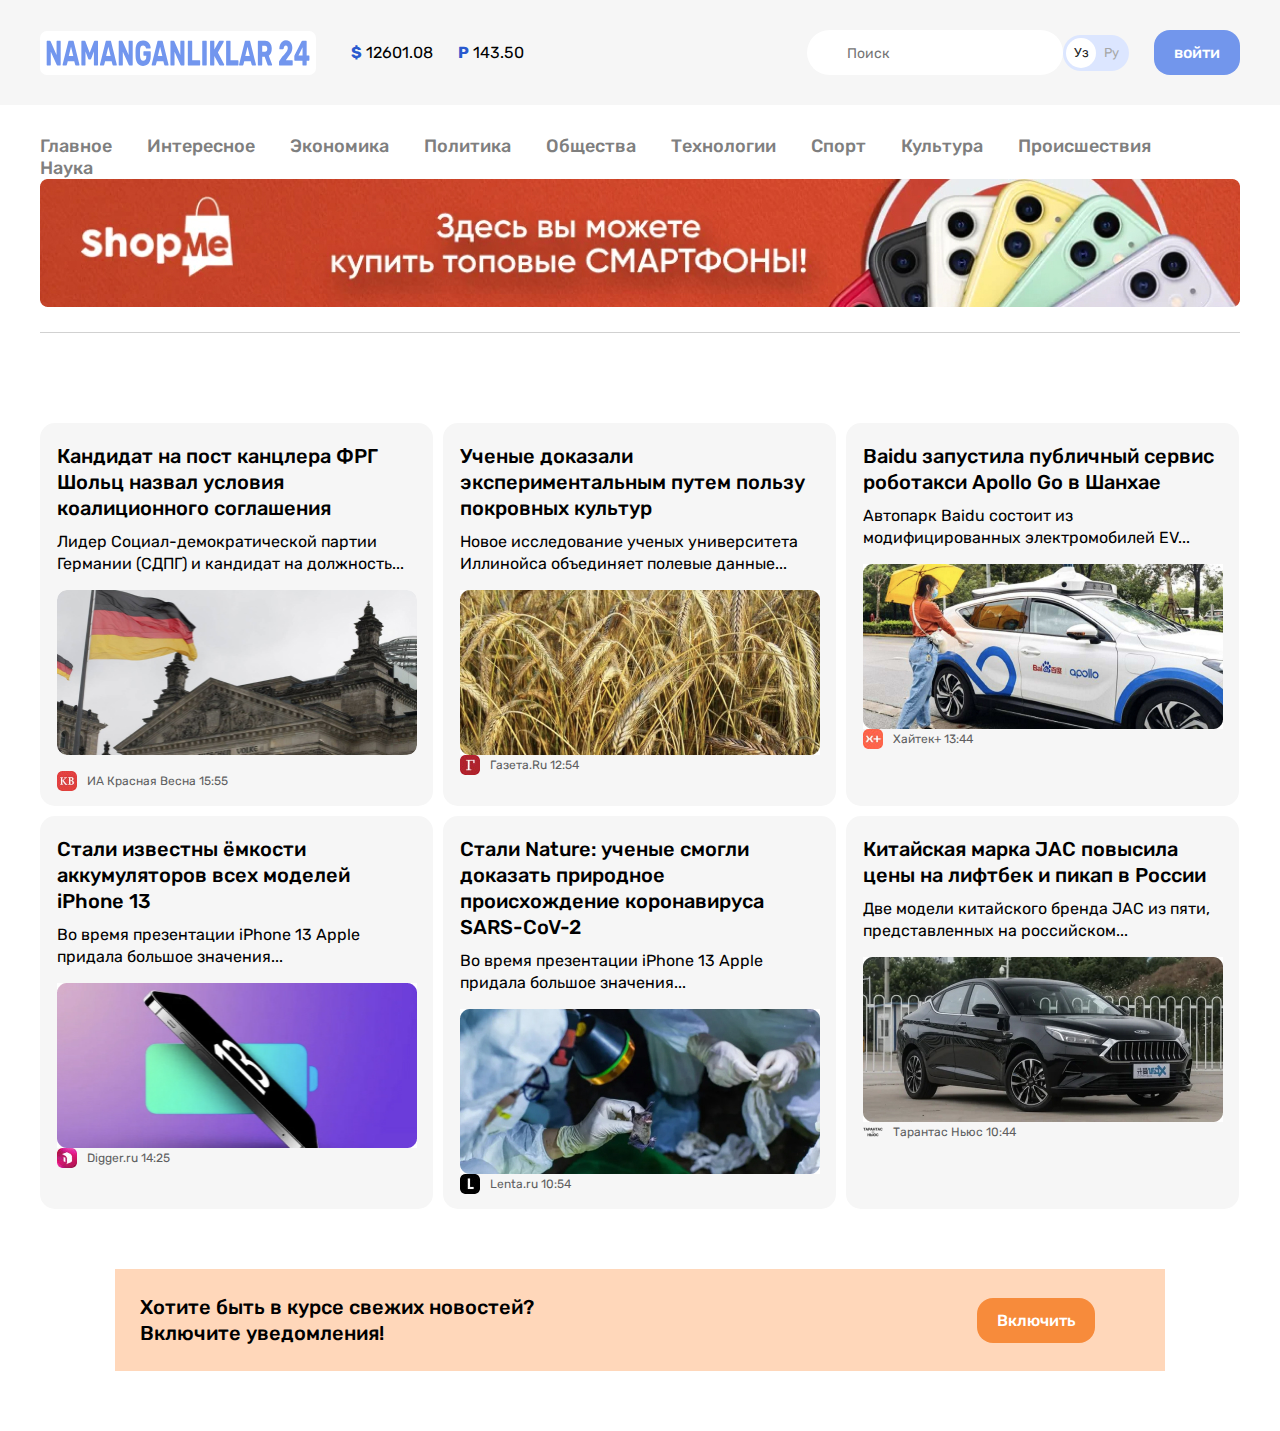
==== index.html @ 004ee080 "add notification-cta" ====
<!DOCTYPE html>
<html lang="en">
<head>
    <meta charset="UTF-8">
    <meta name="viewport" content="width=device-width, initial-scale=1.0">
    <title>Document</title>
    <link rel="preconnect" href="https://fonts.googleapis.com">
    <link rel="preconnect" href="https://fonts.gstatic.com" crossorigin>
    <link href="https://fonts.googleapis.com/css2?family=Rubik:wght@300..900&display=swap" rel="stylesheet">
    <link rel="stylesheet" href="css/normalize.css">
    <link rel="stylesheet" href="css/styles.css">

</head>
<body>
  
    <!-- Header -->
     <header class="site-header">
        <div class="site-header-top">
            <div class="header-container container">
                <a class="site-header-logo" href="#">
                    <img class="logo-img" src="img/logo.svg" srcset="img/logo.svg 1x, logo@2x.png 2x" alt="logo" width="264" height="28">
                </a>
                <!-- Currency-rate -->
                    <ul class="currency-rates">
                        <li class="currency-rate-item">
                        <b class="currency-rate-type">$</b>
                        <span class="currency-rate-value">12601.08</span>
                        </li>
                        <li class="currency-rate-item">
                        <b class="currency-rate-type">P</b>
                        <span class="currency-rate-value">143.50</span>
                        </li>
            
                    </ul>
                    <!-- Global search Form -->
                     <form class="global-search-form" action="https://echo.htmlacademy.ru" method="get">
                        <input class="global-search-input" type="search" name="search" aria-label="Поиск" placeholder="Поиск" required>
                     </form>
                     
                    <!-- Lang Toggle -->
                    <div class="lang-toggle">
                        <a  class="lang-toggle-link lang-toggle-link-active" href="index.html">Уз</a>
                        <a  class="lang-toggle-link" href="index.html/ru">Ру</a>
                    </div>
                    <a class="button button-primary" href="#">войти</a>
                </div>
            </div>
        </header>
        <div class="container">
             <nav class="site-nav">
                <ul class="site-nav-list">
                    <li class="site-nav-item"><a class="site-nav-link" href="#">Главное</a></li>
                    <li class="site-nav-item"><a class="site-nav-link" href="#">Интересное</a></li>
                    <li class="site-nav-item"><a class="site-nav-link" href="#">Экономика</a></li>
                    <li class="site-nav-item"><a class="site-nav-link" href="#">Политика</a></li>
                    <li class="site-nav-item"><a class="site-nav-link" href="#">Общества</a></li>
                    <li class="site-nav-item"><a class="site-nav-link" href="#">Технологии</a></li>
                    <li class="site-nav-item"><a class="site-nav-link" href="#">Спорт</a></li>
                    <li class="site-nav-item"><a class="site-nav-link" href="#">Культура</a></li>
                    <li class="site-nav-item"><a class="site-nav-link" href="#">Происшествия</a></li>
                    <li class="site-nav-item"><a class="site-nav-link" href="#">Наука</a></li>

               <!-- SITE=HEADER-BANNER -->
                <div class="site-header-banner">
                <a class="site-header-banner-link" href="https://olcha.uz" target="_blank">
                <img class="hero-img" src="img/banner.jpg" alt="photo" srcset="img/banner.jpg 1x, img/banner@2x.jpg 2x" width="1200" height="128">
               </a>
            </div>

         </ul>
        </nav>
        </div>
     <!-- Main -->
      <main class="site-hero">
        <div class="container">
          <!-- Top-news -->
        <section class="top-news">
            <!-- <h2>Топ новости</h2> -->
             <!-- NEWS-GRID -->
             <div class="news-grid">
                <!-- NEWS-GRID-ITEM -->
                <article class="news-grid-item article-card">
                    <h3 class="article-card-title">
                    <a class="article-card-link" href="#">Кандидат на пост канцлера ФРГ Шольц назвал условия коалиционного соглашения</a>
                    </h3>
                    <p class="article-card-text">Лидер Социал-демократической партии Германии (СДПГ) и кандидат на должность...</p>
                    <img class="article-card-img" src="img/gerflag.jpg" alt="photo" srcset="img/gerflag.jpg 1x, img/gerflag@2x.jpg 2x" width="360" height="165">
                    <footer class="article-card-footer">
                        <img class="article-card-source-icon" src="img/kvesna.jpg" srcset="img/kvesna.jpg 1x, img/kvesna@2x.jpg 2x" alt="icon" width="20" height="20">
                      <div class="article-card-source-time">
                        <span class="article-card-source">ИА Красная Весна</span>
                        <time datetime="15:55">15:55</time>
                      </div>
                    </footer>
                </article> 
                 <!-- NEWS-GRID-ITEM -->
                 <article class="news-grid-item article-card">
                    <h3 class="article-card-title">
                    <a class="article-card-link" href="#">Ученые доказали экспериментальным путем пользу покровных культур</a>
                    </h3>
                    <p class="article-card-text">Новое исследование ученых университета Иллинойса объединяет полевые данные...</p>
                    <img src="img/wheat.jpg" alt="photo" srcset="img/wheat.jpg 1x, img/wheat@2x.jpg 2x" width="360" height="165">
                    <footer class="article-card-footer">
                        <img class="article-card-source-icon" src="img/gazeta.jpg" srcset="img/gazeta.jpg 1x, img/gazeta@2x.jpg 2x" alt="icon" width="20" height="20">
                      <div class="article-card-source-time">
                        <span class="article-card-source">Газета.Ru</span>
                        <time datetime="12:54">12:54</time>
                      </div>
                    </footer>
                </article> 
                       <!-- NEWS-GRID-ITEM -->
                <article class="news-grid-item article-card">
                   <h3 class="article-card-title">
                   <a class="article-card-link" href="#">Baidu запустила публичный сервис роботакси Apollo Go в Шанхае</a>
                   </h3>
                   <p class="article-card-text">Автопарк Baidu состоит из модифицированных электромобилей EV...</p>
                   <img src="img/gncar.jpg" alt="photo" srcset="img/gncar.jpg 1x, img/gncar@2x.jpg 2x" width="360" height="165">
                   <footer class="article-card-footer">
                       <img class="article-card-source-icon" src="img/hitech+.jpg" srcset="img/hitech+.jpg 1x, img/hitech+@2x.jpg 2x" alt="icon" width="20" height="20">
                     <div class="article-card-source-time">
                       <span class="article-card-source">Хайтек+</span>
                       <time datetime="13:44">13:44</time>
                     </div>
                   </footer>
               </article>
                     <!-- NEWS-GRID-ITEM -->
                     <article class="news-grid-item article-card">
                        <h3 class="article-card-title">
                        <a class="article-card-link" href="#">Стали известны ёмкости аккумуляторов всех моделей iPhone 13</a>
                        </h3>
                        <p class="article-card-text">Во время презентации iPhone 13 Apple придала большое значения...</p>
                        <img src="img/iphone.jpg" alt="photo" srcset="img/iphone.jpg 1x, img/iphone@2x.jpg 2x" width="360" height="165">
                        <footer class="article-card-footer">
                            <img class="article-card-source-icon" src="img/digger.jpg" srcset="img/digger.jpg 1x, img/digger@2x.jpg 2x" alt="icon" width="20" height="20">
                          <div class="article-card-source-time">
                            <span class="article-card-source">Digger.ru</span>
                            <time datetime="14:25">14:25</time>
                          </div>
                        </footer>
                    </article>
                     <!-- NEWS-GRID-ITEM -->
                     <article class="news-grid-item article-card">
                        <h3 class="article-card-title">
                        <a class="article-card-link" href="#">Стали Nature: ученые смогли доказать природное происхождение коронавируса SARS-CoV-2</a>
                        </h3>
                        <p class="article-card-text">Во время презентации iPhone 13 Apple придала большое значения...</p>
                        <img src="img/operation.jpg" alt="photo" srcset="img/operation.jpg 1x, img/operation@2x.jpg 2x" width="360" height="165">
                        <footer class="article-card-footer">
                            <img class="article-card-source-icon" src="img/lenta.jpg" srcset="img/lenta.jpg 1x, img/lenta@2x.jpg 2x" alt="icon" width="20" height="20">
                          <div class="article-card-source-time">
                            <span class="article-card-source">Lenta.ru</span>
                            <time datetime="10:54">10:54</time>
                          </div>
                        </footer>
                    </article>
                    <!-- NEWS-GRID-ITEM -->
                    <article class="news-grid-item article-card">
                        <h3 class="article-card-title">
                        <a class="article-card-link" href="#">Китайская марка JAC повысила цены на лифтбек и пикап в России</a>
                        </h3>
                        <p class="article-card-text">Две модели китайского бренда JAC из пяти, представленных на российском...</p>
                        <img src="img/car.png" alt="photo" srcset="img/car.jpg 1x, img/car@2x.jpg 2x" width="360" height="165">
                        <footer class="article-card-footer">
                            <img class="article-card-source-icon" src="img/tarantas.png" srcset="img/tarantas.png 1x, img/tarantas@2x.png 2x" alt="icon" width="20" height="20">
                          <div class="article-card-source-time">
                            <span class="article-card-source">Тарантас Ньюс</span>
                            <time datetime="10:44">10:44</time>
                          </div>
                        </footer>
                    </article>
            </div>
        </section>
        
             <!-- Notification-cta -->
              <section class="notification-cta">
                <div class="notification-cta-text">Хотите быть в курсе свежих новостей?
                <br>Включите уведомления!
                </div>
                <button class="button button-orange" type="button">Включить</button>
              </section>


        </div>
     </main>


      <!-- Footer -->
    
</body>
</html>
---- css/styles.css ----
*{
    box-sizing: border-box;
}
html{
    height: 100%;
    scroll-behavior: smooth;
}
*:focus{
    outline: 2px #7296EC dashed;
    outline-offset: 3px;
}
body{
    height: 100%;
    display: flex;
    flex-direction: column;
    font-family: "Rubik", "Arial", sans-serif;
    font-weight: 400;
    line-height: 22px;
    font-size: 16px;
    background-color:#fff;
    padding: 0;
    margin: 0;
}
.container{
    width: 100%;
    max-width: 1240px;
    padding-left: 20px;
    padding-right: 20px;
    margin-left: auto;
    margin-right: auto;

}
.button{
    display: inline-block;
    text-align: center;
    text-decoration: none;
    font-weight: 500;
    font-size: 16px;
    border-radius:16px;
    cursor: pointer;
    padding: 13px 20px;
    line-height: normal;
    border: 0;  

}
.button-primary{
    background-color: #7296EC;
    color: #fff;
}
.button:hover{
opacity: 0.8;
}
.button:active{
    opacity: 0.6;
}
.site-header-top{
    background-color: #f6f6f6;
    padding-top: 30px;
    padding-bottom: 30px;
    margin-bottom: 10px;  
}
.button-orange {
    background-color: #F78B3B;
    color: #fff;
}

.site-header-logo{
    background-color: #fff;
    display:flex;
    padding: 8px 6px;
    border-radius: 7px;
    margin-right: 35px;
}
.site-header-logo:hover{
    opacity: 0.8;   
}
.site-header-logo:active{
    opacity: 0.6;
}
.header-container{
display: flex;
align-items: center;
}

/* site-nav */
.site-nav {
    border-bottom: 1px solid #d1d1d1;
    padding-bottom: 20px;
    padding-top: 20px;
    font-size: 18px;
    font-weight: 500;
    line-height: 22px; 
    margin-bottom: 40px; 
}
.site-nav-link:hover{
    color:#7296EC;
}
.site-nav-link:active{
    opacity: 0.6;
}
.site-nav-list {
    display: flex;
    flex-wrap: wrap;
    align-items: center;
    padding: 0;
    margin: 0;
    list-style: none;
}

.site-nav-item:not(:last-child){
    margin-right: 35px;
}

.site-nav-link {
    text-decoration: none;
    display: block;
    color: #7F7F7F;

}
 /* Currency rates */
 .currency-rates{
    display: flex;
    align-items:center;
    list-style: none;
    padding: 0;
    margin: 0;
    margin-right: auto;
}
.currency-rate-item:not(:last-child){
    margin-right: 25px;

}
.currency-rate-type{
 color:#2959CE;
}

/* Global-search-form */
.global-search-input{
    font-size: 14px;
    border: 0;
    line-height: normal;
    padding-top: 15px;
    padding-bottom: 13px;
    border-radius: 60px;
    padding-left: 40px;
    padding-right: 20px;
}

/* Lang Toggle */
.lang-toggle{
    display: flex;
    padding: 3px;
    border-radius: 39px;
    background-color: #DCE6FF;
    margin-right: 25px;
}
.lang-toggle-link{
    font-size: 13px;
    width: 30px;
    height: 30px;
    border-radius:50%;
    text-decoration: none;
    line-height: 30px;
    color: #a6a6a6;
    text-align: center;
}
.lang-toggle-link-active{
    background-color: #fff;
    color: #222;
}
.header-list{
    display: flex;
}
.header-item{
    list-style: none;
}
.main-button{
    text-decoration: none;
}
.hero-content{
    list-style: none;
    width: 392px;
    background-color: rgba(246, 246, 246, 1);
}
.site-hero{
  flex-grow: 1;
  padding-top: 50px;
}

.news-grid {
    display: flex;
    flex-wrap: wrap;
    margin-left: -10px;
    margin-bottom: -10px;
}
.news-grid-item {
    width: 393px;
    margin-left: 10px;
    margin-bottom: 10px;
}
/* .news-grid-item:not(:last-child){
    margin-right: 10px;

} */
.article-card {
    display: flex;
    flex-direction: column;
    background-color: #f6f6f6;
    padding: 20px 17px 15px;
    border-radius: 15px;
}
.article-card-title {
    margin-top: 0;
    margin-bottom: 10px;
    line-height: 26px;
    font-size: 20px;
    font-weight: 500;
}
.article-card-link {
    text-decoration: none;
    color: #000;
    display: inline-block;
}
.article-card-link:hover{
    color: #7296EC;
}
.article-card-link:active{
    opacity: 0.6;
}
.article-card-text {
    margin-top: 0;
    margin-bottom: 15px;
}
.article-card-img {
    width: 360px;
    height: 165px;
    object-fit: cover;
    margin-bottom: 16px;
    border-radius: 10px;
    display: block;
    margin-top: auto; 
}
.article-card-footer {
    display: flex;
    align-items:center;
}
.article-card-source-icon {
    width: 20px;
    height: 20px;
    border-radius: 5px;
    margin-right: 10px;
}
.article-card-source-time {
    line-height: normal;
    font-size: 12px;
    color: #5E5F61;
}

 /* Notification_cta */

.notification-cta {
    display: flex;
    justify-content: space-between;
    align-items: center;
   background-color: #FFD7BA;
    margin: 60px 75px;
    padding: 25px 70px 25px 25px;
}
.notification-cta-text {
    font-size: 20px;
    line-height: 26px;
    font-weight: 500;
    color: #000;
}
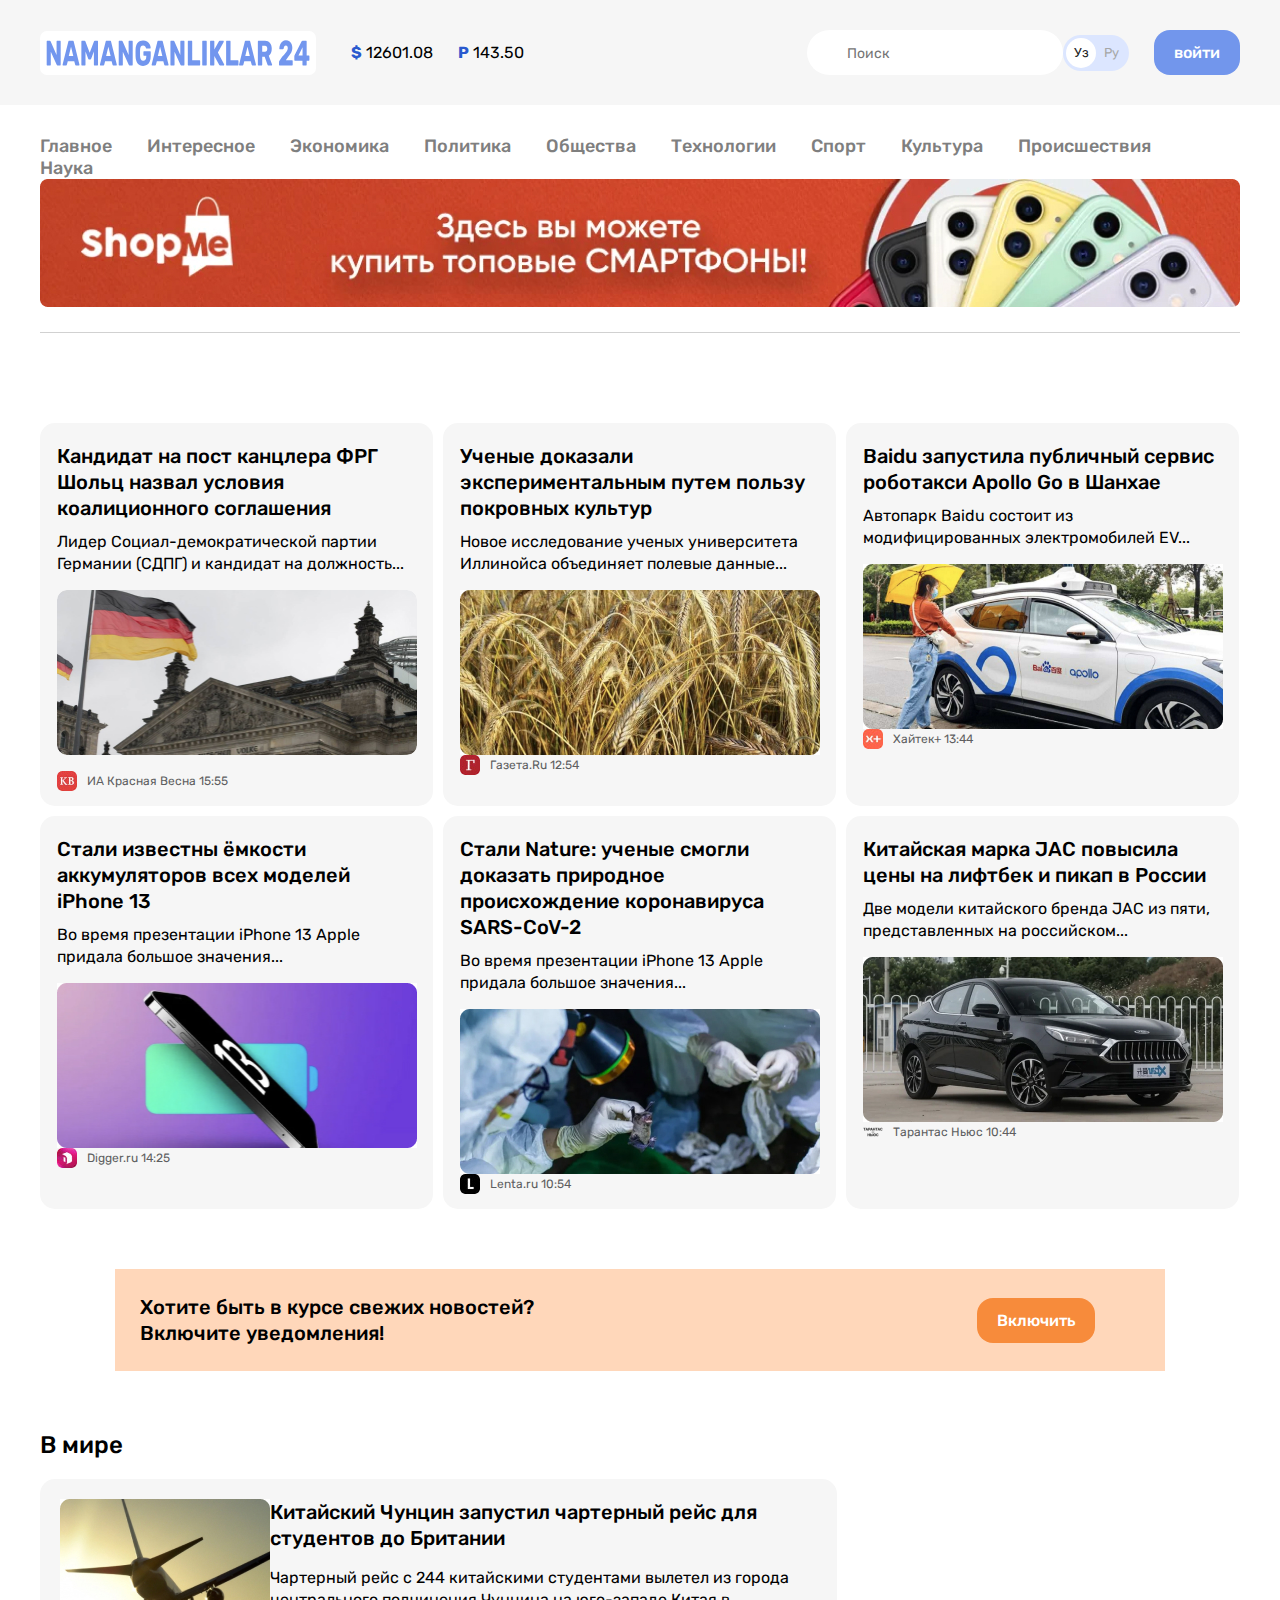
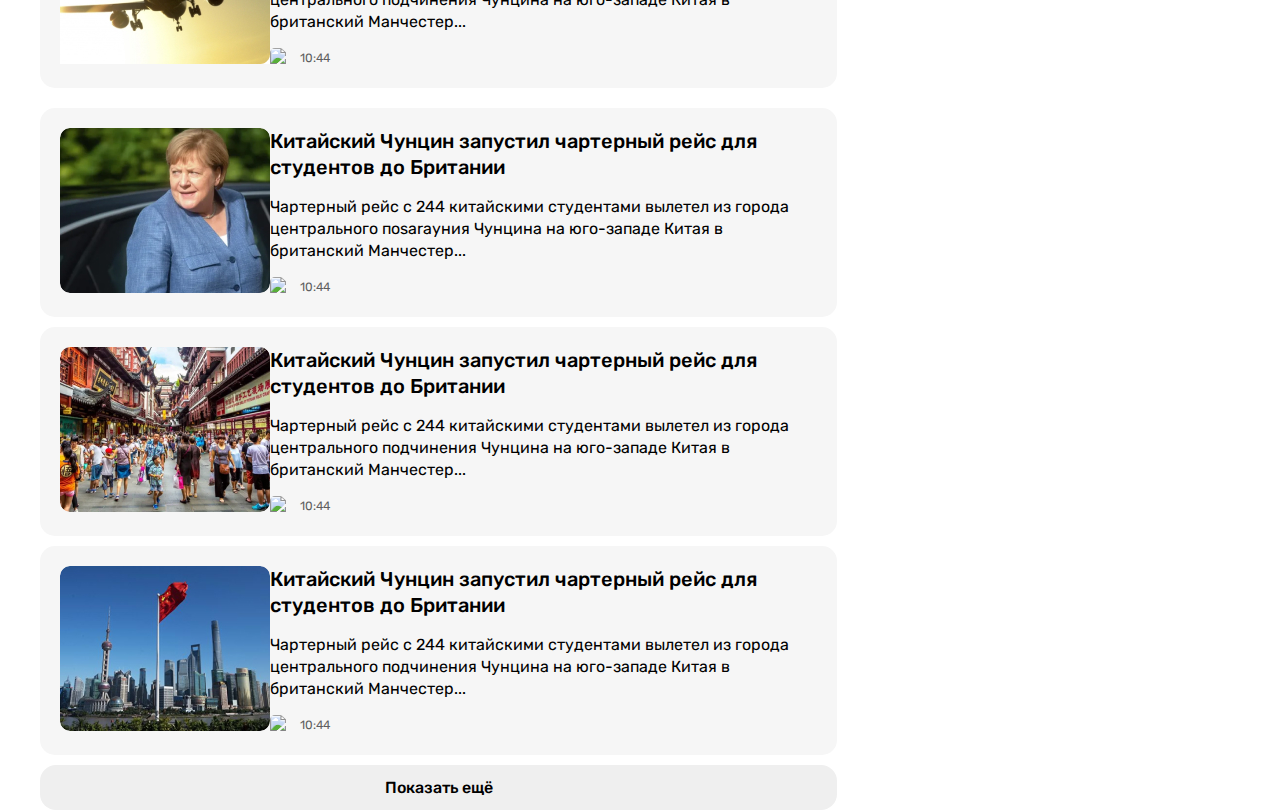
==== commit 69f37aa9: "add global news section" ====
--- a/index.html
+++ b/index.html
@@ -74,7 +74,7 @@
       <main class="site-hero">
         <div class="container">
           <!-- Top-news -->
-        <section class="top-news">
+            <section class="top-news">
             <!-- <h2>Топ новости</h2> -->
              <!-- NEWS-GRID -->
              <div class="news-grid">
@@ -177,10 +177,91 @@
                 <br>Включите уведомления!
                 </div>
                 <button class="button button-orange" type="button">Включить</button>
-              </section>
-
-
-        </div>
+             </section>
+
+              <section class="global-news">
+                <h2 class="global-news-heading">В мире</h2>
+                <!-- News-list -->
+
+                <div class="news-list">
+                  <div class="news-list-item article-card-horizontal">
+                    <img class="article-card-horizontal-source-img" src="img/plane.jpg" srcset="img/plane.jpg 1x, img/plane@2x.jpg" alt="photo" >
+                    <div class="article-card-horizontal-content">
+                      <h3 class="article-card-horizontal-title">
+                        <a class="article-card-horizontal-link" href="#">Китайский Чунцин запустил чартерный рейс для студентов до Британии</a>
+                      </h3>
+                     
+                      <p class="article-card-horizontal-text">Чартерный рейс с 244 китайскими студентами вылетел из города центрального подчинения Чунцина на юго-западе Китая в британский Манчестер...</p>
+                      <footer class="article-card-horizontal-footer">
+                        <img class="article-card-horizontal-source-icon" src="https://via.placeholder.com/20" alt="icon" width="20" height="20">
+                      <div class="article-card-horizontal-source-time">
+                        <span class="article-card-horizontal-source"></span>
+                        <time datetime="10:44">10:44</time>
+                      </div>
+                    </footer>
+                    </div>
+                    </div>
+                  </div>
+                 
+                  <div class="news-list-item article-card-horizontal">
+                    <img class="article-card-horizontal-img" src="img/gpres.jpg" srcset="img/gpres.jpg 1x, img/gpres@2x.jpg" alt="photo" >
+                    <div class="article-card-horizontal-content">
+                      <h3 class="article-card-horizontal-title">
+                        <a class="article-card-horizontal-link" href="#">Китайский Чунцин запустил чартерный рейс для студентов до Британии</a>
+                      </h3>
+                     
+                      <p class="article-card-horizontal-text">Чартерный рейс с 244 китайскими студентами вылетел из города центрального поsarayния Чунцина на юго-западе Китая в британский Манчестер...</p>
+                      <footer class="article-card-horizontal-footer">
+                        <img class="article-card-horizontal-source-icon" src="https://via.placeholder.com/20" alt="icon" width="20" height="20">
+                      <div class="article-card-horizontal-source-time">
+                        <span class="article-card-horizontal-source"></span>
+                        <time datetime="10:44">10:44</time>
+                      </div>
+                    </footer>
+                    </div>
+                    </div>
+
+                    <div class="news-list-item article-card-horizontal">
+                      <img class="article-card-horizontal-img" src="img/saray.jpg" srcset="img/saray.jpg 1x, img/saray@2x.jpg" alt="photo" >
+                      <div class="article-card-horizontal-content">
+                        <h3 class="article-card-horizontal-title">
+                          <a class="article-card-horizontal-link" href="#">Китайский Чунцин запустил чартерный рейс для студентов до Британии</a>
+                        </h3>
+                       
+                        <p class="article-card-horizontal-text">Чартерный рейс с 244 китайскими студентами вылетел из города центрального подчинения Чунцина на юго-западе Китая в британский Манчестер...</p>
+                        <footer class="article-card-horizontal-footer">
+                          <img class="article-card-horizontal-source-icon" src="https://via.placeholder.com/20" alt="icon" width="20" height="20">
+                        <div class="article-card-horizontal-source-time">
+                          <span class="article-card-horizontal-source"></span>
+                          <time datetime="10:44">10:44</time>
+                        </div>
+                      </footer>
+                      </div>
+                      </div>
+
+                      <div class="news-list-item article-card-horizontal">
+                        <img class="article-card-horizontal-img" src="img/chinaflag.jpg" srcset="img/chinaflag.jpg 1x, img/chinaflag@2x.jpg" alt="photo" >
+                        <div class="article-card-horizontal-content">
+                          <h3 class="article-card-horizontal-title">
+                            <a class="article-card-horizontal-link" href="#">Китайский Чунцин запустил чартерный рейс для студентов до Британии</a>
+                          </h3>
+                         
+                          <p class="article-card-horizontal-text">Чартерный рейс с 244 китайскими студентами вылетел из города центрального подчинения Чунцина на юго-западе Китая в британский Манчестер...</p>
+                          <footer class="article-card-horizontal-footer">
+                            <img class="article-card-horizontal-source-icon" src="https://via.placeholder.com/20" alt="icon" width="20" height="20">
+                          <div class="article-card-horizontal-source-time">
+                            <span class="article-card-horizontal-source"></span>
+                            <time datetime="10:44">10:44</time>
+                          </div>
+                        </footer>
+                        </div>
+                        </div>
+    
+            <button class=" button button-block" type="button">Показать ещё</button>
+
+             </section>
+            </div>
+            
      </main>
 
 
--- a/css/styles.css
+++ b/css/styles.css
@@ -272,3 +272,94 @@
     font-weight: 500;
     color: #000;
 }
+
+
+/* Global-news */
+.global-news{
+    width: 797px;
+}
+.global-news-heading {
+    font-size: 24px;
+    font-weight: 500;
+    line-height: normal;
+    color: #000;
+    margin-bottom: 20px;
+    margin-top: 0;
+}
+.news-list {
+    display: flex;
+    flex-direction: column;
+    margin-bottom: 15px;
+}
+.news-list:not(:last-child){
+    margin-bottom: 10px;
+}
+
+/* Article-card-horizontal */
+.article-card-horizontal {
+    margin-bottom: 10px;
+    background-color:#f6f6f6;
+    border-radius: 15px;
+    display: flex;
+    align-items: flex-start;
+    padding: 20px;
+}
+.article-card-horizontal-content {
+    flex-grow: 1;
+}
+.article-card-horizontal-title {
+    margin-top: 0;
+    font-size: 20px;
+    font-weight: 500;
+    color:#4A4B4C;
+    margin-bottom: 10px;
+    line-height: 26px;
+
+}
+.article-card-horizontal-link {
+    display: inline-block;
+    color: #000;
+    text-decoration: none;
+}
+.article-card-horizontal-link:hover{
+    color: #7296EC;
+}
+.article-card-horizontal-link:active{
+    opacity: 0.6;
+}
+.article-card-horizontal-text {
+    font-size: 16px;
+    line-height: 22px;
+    margin-bottom: 15px;
+}
+.article-card-horizontal-footer {
+    display: flex;
+    align-items:center;
+}
+.article-card-horizontal-source-time {
+    color:#5E5F61;
+    font-size: 12px;
+    line-height: normal;
+}
+.article-card-horizontal-source-icon {
+    border-radius: 5px ;
+    width: 20px;
+    height: 20px;
+    object-fit: cover;
+    margin-right: 10px;
+}
+.article-card-horizontal-img {
+    border-radius: 10px;
+    width: 210px;
+    height: 165px;  
+}
+
+.button-grey {
+    padding: 17px;
+    color: #000;
+    
+}
+.button-block{
+    display: block;
+    width: 100%;
+}
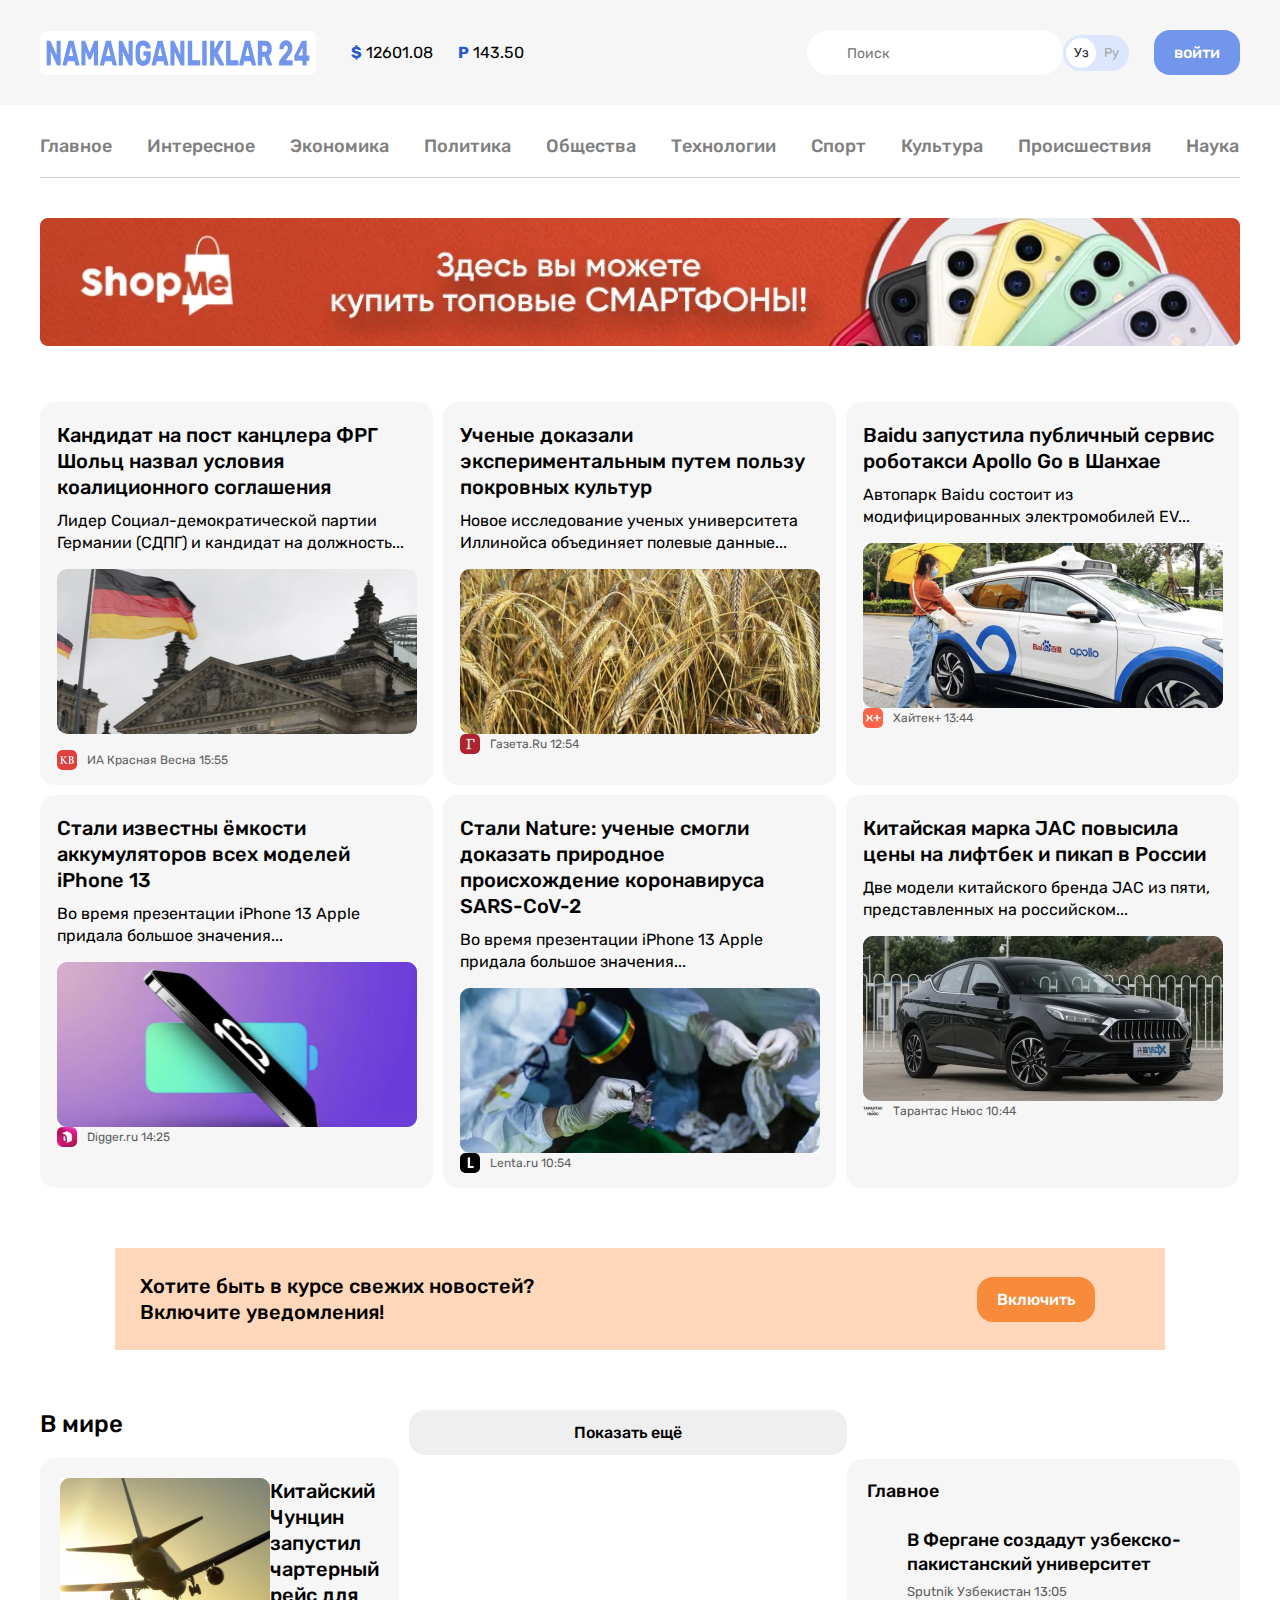
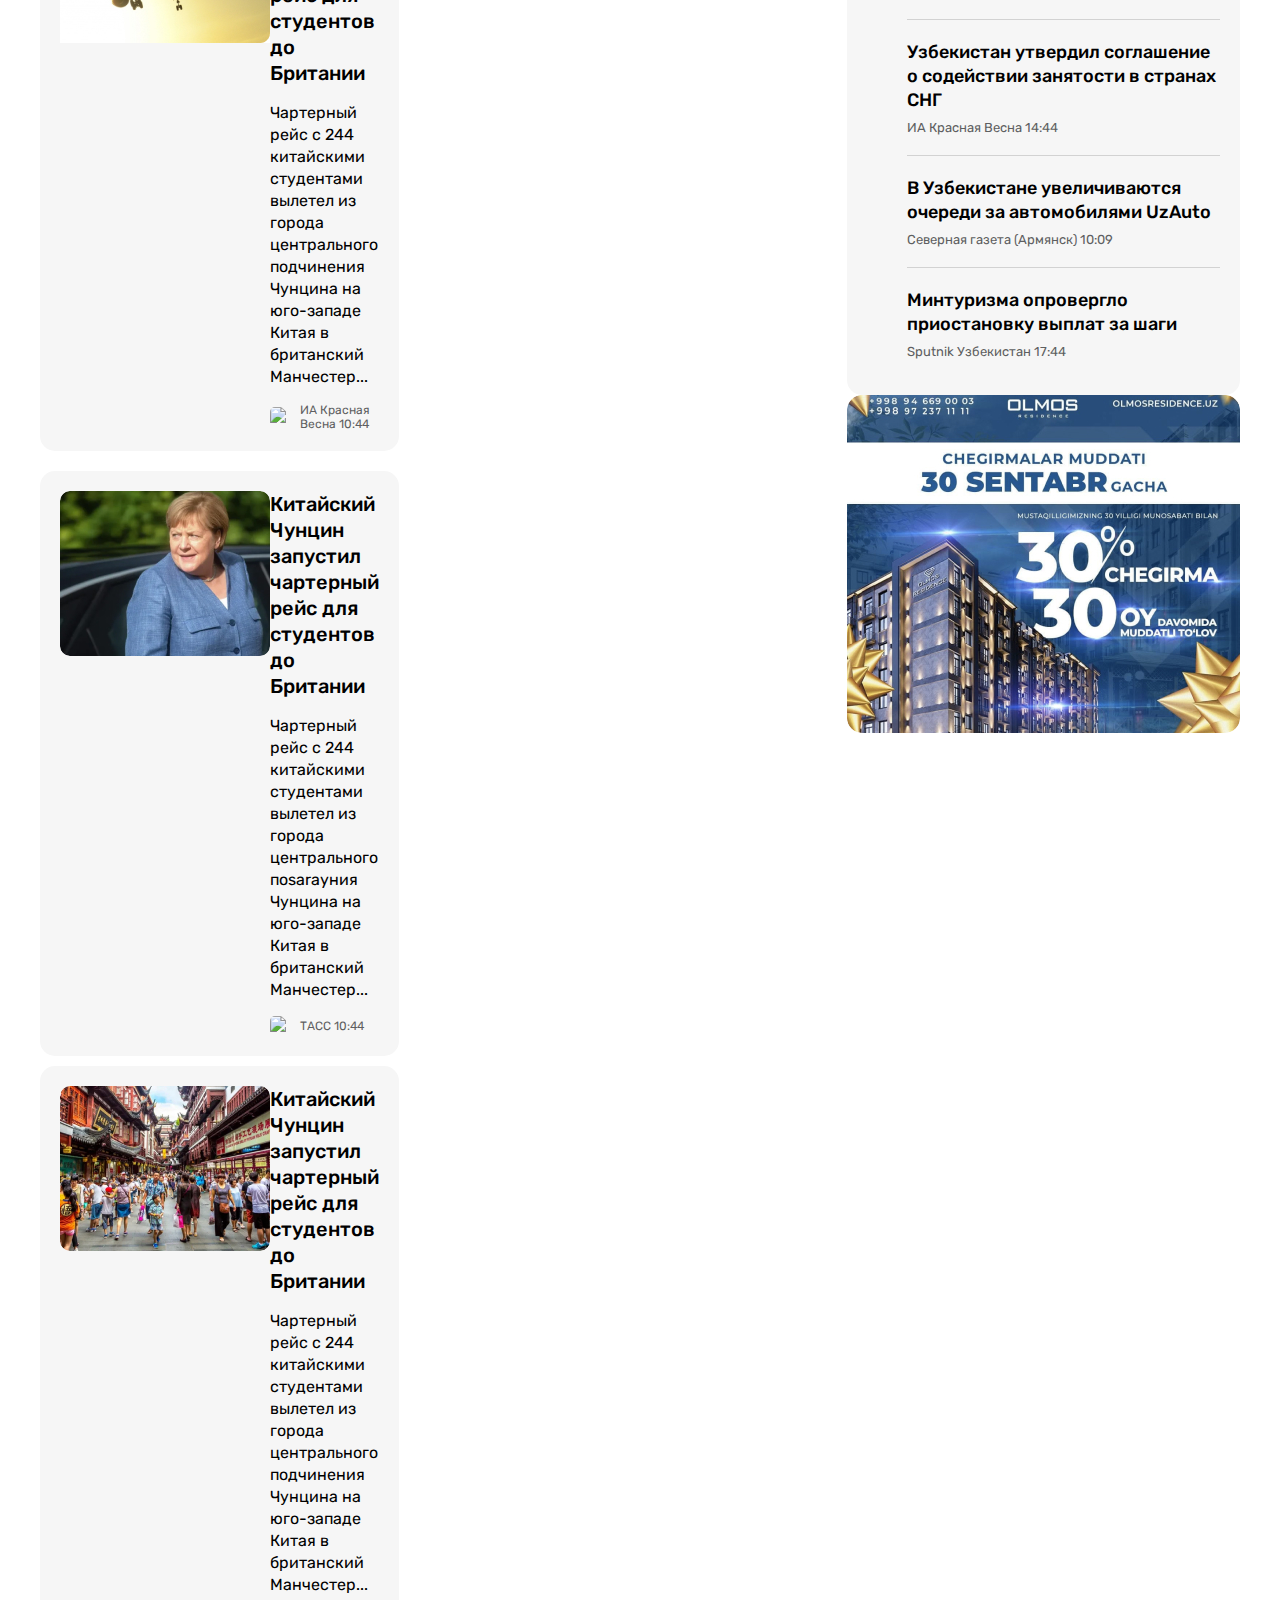
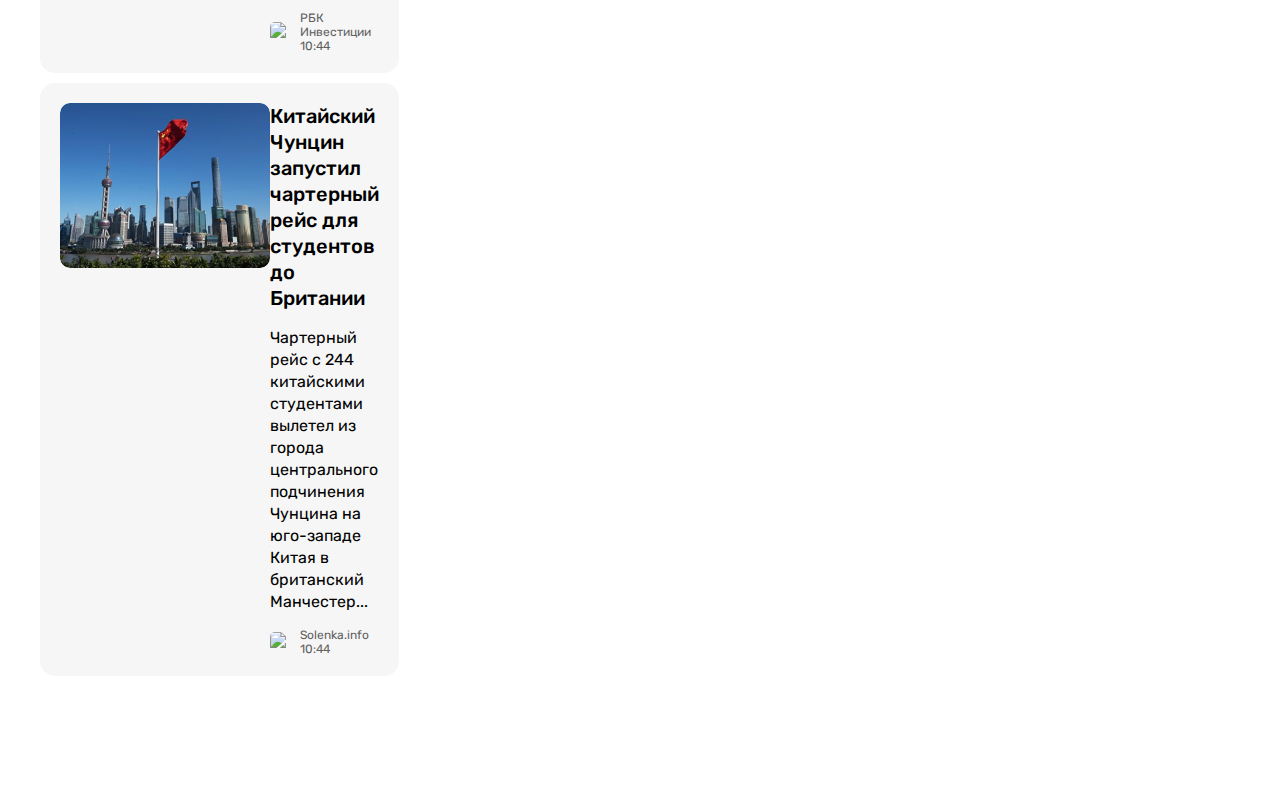
==== commit ca0844b1: "add global-news, side-bar" ====
--- a/index.html
+++ b/index.html
@@ -45,41 +45,42 @@
                     <a class="button button-primary" href="#">войти</a>
                 </div>
             </div>
-        </header>
-        <div class="container">
-             <nav class="site-nav">
+
+            <div class="container">
+              <!-- site-nav -->
+              <nav class="site-nav">
                 <ul class="site-nav-list">
-                    <li class="site-nav-item"><a class="site-nav-link" href="#">Главное</a></li>
-                    <li class="site-nav-item"><a class="site-nav-link" href="#">Интересное</a></li>
-                    <li class="site-nav-item"><a class="site-nav-link" href="#">Экономика</a></li>
-                    <li class="site-nav-item"><a class="site-nav-link" href="#">Политика</a></li>
-                    <li class="site-nav-item"><a class="site-nav-link" href="#">Общества</a></li>
-                    <li class="site-nav-item"><a class="site-nav-link" href="#">Технологии</a></li>
-                    <li class="site-nav-item"><a class="site-nav-link" href="#">Спорт</a></li>
-                    <li class="site-nav-item"><a class="site-nav-link" href="#">Культура</a></li>
-                    <li class="site-nav-item"><a class="site-nav-link" href="#">Происшествия</a></li>
-                    <li class="site-nav-item"><a class="site-nav-link" href="#">Наука</a></li>
-
-               <!-- SITE=HEADER-BANNER -->
-                <div class="site-header-banner">
+                  <li class="site-nav-item"><a class="site-nav-link" href="#">Главное</a></li>
+                  <li class="site-nav-item"><a class="site-nav-link" href="#">Интересное</a></li>
+                  <li class="site-nav-item"><a class="site-nav-link" href="#">Экономика</a></li>
+                  <li class="site-nav-item"><a class="site-nav-link" href="#">Политика</a></li>
+                  <li class="site-nav-item"><a class="site-nav-link" href="#">Общества</a></li>
+                  <li class="site-nav-item"><a class="site-nav-link" href="#">Технологии</a></li>
+                  <li class="site-nav-item"><a class="site-nav-link" href="#">Спорт</a></li>
+                  <li class="site-nav-item"><a class="site-nav-link" href="#">Культура</a></li>
+                  <li class="site-nav-item"><a class="site-nav-link" href="#">Происшествия</a></li>
+                  <li class="site-nav-item"><a class="site-nav-link" href="#">Наука</a></li>
+                </ul>
+                </nav>
+                
+              <!-- SITE=HEADER-BANNER -->
+              <aside class="site-header-banner">
                 <a class="site-header-banner-link" href="https://olcha.uz" target="_blank">
-                <img class="hero-img" src="img/banner.jpg" alt="photo" srcset="img/banner.jpg 1x, img/banner@2x.jpg 2x" width="1200" height="128">
-               </a>
+                  <img class="hero-img" src="img/banner.jpg" alt="photo" srcset="img/banner.jpg 1x, img/banner@2x.jpg 2x" width="1200" height="128">
+                </a>
+              </aside>
             </div>
-
-         </ul>
-        </nav>
-        </div>
+          </header>
      <!-- Main -->
-      <main class="site-hero">
-        <div class="container">
+<main class="site-hero">
+  <div class="container">
           <!-- Top-news -->
-            <section class="top-news">
+    <section class="top-news">
             <!-- <h2>Топ новости</h2> -->
              <!-- NEWS-GRID -->
-             <div class="news-grid">
+      <div class="news-grid">
                 <!-- NEWS-GRID-ITEM -->
-                <article class="news-grid-item article-card">
+          <article class="news-grid-item article-card">
                     <h3 class="article-card-title">
                     <a class="article-card-link" href="#">Кандидат на пост канцлера ФРГ Шольц назвал условия коалиционного соглашения</a>
                     </h3>
@@ -92,9 +93,9 @@
                         <time datetime="15:55">15:55</time>
                       </div>
                     </footer>
-                </article> 
+          </article> 
                  <!-- NEWS-GRID-ITEM -->
-                 <article class="news-grid-item article-card">
+          <article class="news-grid-item article-card">
                     <h3 class="article-card-title">
                     <a class="article-card-link" href="#">Ученые доказали экспериментальным путем пользу покровных культур</a>
                     </h3>
@@ -107,9 +108,9 @@
                         <time datetime="12:54">12:54</time>
                       </div>
                     </footer>
-                </article> 
+          </article> 
                        <!-- NEWS-GRID-ITEM -->
-                <article class="news-grid-item article-card">
+          <article class="news-grid-item article-card">
                    <h3 class="article-card-title">
                    <a class="article-card-link" href="#">Baidu запустила публичный сервис роботакси Apollo Go в Шанхае</a>
                    </h3>
@@ -122,9 +123,9 @@
                        <time datetime="13:44">13:44</time>
                      </div>
                    </footer>
-               </article>
+        </article>
                      <!-- NEWS-GRID-ITEM -->
-                     <article class="news-grid-item article-card">
+        <article class="news-grid-item article-card">
                         <h3 class="article-card-title">
                         <a class="article-card-link" href="#">Стали известны ёмкости аккумуляторов всех моделей iPhone 13</a>
                         </h3>
@@ -137,9 +138,9 @@
                             <time datetime="14:25">14:25</time>
                           </div>
                         </footer>
-                    </article>
+      </article>
                      <!-- NEWS-GRID-ITEM -->
-                     <article class="news-grid-item article-card">
+      <article class="news-grid-item article-card">
                         <h3 class="article-card-title">
                         <a class="article-card-link" href="#">Стали Nature: ученые смогли доказать природное происхождение коронавируса SARS-CoV-2</a>
                         </h3>
@@ -152,9 +153,9 @@
                             <time datetime="10:54">10:54</time>
                           </div>
                         </footer>
-                    </article>
+     </article>
                     <!-- NEWS-GRID-ITEM -->
-                    <article class="news-grid-item article-card">
+      <article class="news-grid-item article-card">
                         <h3 class="article-card-title">
                         <a class="article-card-link" href="#">Китайская марка JAC повысила цены на лифтбек и пикап в России</a>
                         </h3>
@@ -167,9 +168,9 @@
                             <time datetime="10:44">10:44</time>
                           </div>
                         </footer>
-                    </article>
-            </div>
-        </section>
+          </article>
+        </div>
+    </section>
         
              <!-- Notification-cta -->
               <section class="notification-cta">
@@ -179,90 +180,140 @@
                 <button class="button button-orange" type="button">Включить</button>
              </section>
 
-              <section class="global-news">
-                <h2 class="global-news-heading">В мире</h2>
-                <!-- News-list -->
-
-                <div class="news-list">
-                  <div class="news-list-item article-card-horizontal">
-                    <img class="article-card-horizontal-source-img" src="img/plane.jpg" srcset="img/plane.jpg 1x, img/plane@2x.jpg" alt="photo" >
-                    <div class="article-card-horizontal-content">
-                      <h3 class="article-card-horizontal-title">
-                        <a class="article-card-horizontal-link" href="#">Китайский Чунцин запустил чартерный рейс для студентов до Британии</a>
-                      </h3>
-                     
-                      <p class="article-card-horizontal-text">Чартерный рейс с 244 китайскими студентами вылетел из города центрального подчинения Чунцина на юго-западе Китая в британский Манчестер...</p>
-                      <footer class="article-card-horizontal-footer">
-                        <img class="article-card-horizontal-source-icon" src="https://via.placeholder.com/20" alt="icon" width="20" height="20">
-                      <div class="article-card-horizontal-source-time">
-                        <span class="article-card-horizontal-source"></span>
-                        <time datetime="10:44">10:44</time>
-                      </div>
-                    </footer>
-                    </div>
-                    </div>
-                  </div>
-                 
-                  <div class="news-list-item article-card-horizontal">
-                    <img class="article-card-horizontal-img" src="img/gpres.jpg" srcset="img/gpres.jpg 1x, img/gpres@2x.jpg" alt="photo" >
-                    <div class="article-card-horizontal-content">
-                      <h3 class="article-card-horizontal-title">
-                        <a class="article-card-horizontal-link" href="#">Китайский Чунцин запустил чартерный рейс для студентов до Британии</a>
-                      </h3>
-                     
-                      <p class="article-card-horizontal-text">Чартерный рейс с 244 китайскими студентами вылетел из города центрального поsarayния Чунцина на юго-западе Китая в британский Манчестер...</p>
-                      <footer class="article-card-horizontal-footer">
-                        <img class="article-card-horizontal-source-icon" src="https://via.placeholder.com/20" alt="icon" width="20" height="20">
-                      <div class="article-card-horizontal-source-time">
-                        <span class="article-card-horizontal-source"></span>
-                        <time datetime="10:44">10:44</time>
-                      </div>
-                    </footer>
-                    </div>
-                    </div>
-
+
+
+            <div class="layout-2-1">
+              <div class="layout-main-2-1">
+                  <h2 class="global-news-heading">В мире</h2>
+                  <!-- News-list -->
+                  <div class="news-list">
                     <div class="news-list-item article-card-horizontal">
-                      <img class="article-card-horizontal-img" src="img/saray.jpg" srcset="img/saray.jpg 1x, img/saray@2x.jpg" alt="photo" >
+                      <img class="article-card-horizontal-source-img" src="img/plane.jpg" srcset="img/plane.jpg 1x, img/plane@2x.jpg 2x" alt="photo" >
                       <div class="article-card-horizontal-content">
                         <h3 class="article-card-horizontal-title">
                           <a class="article-card-horizontal-link" href="#">Китайский Чунцин запустил чартерный рейс для студентов до Британии</a>
                         </h3>
-                       
                         <p class="article-card-horizontal-text">Чартерный рейс с 244 китайскими студентами вылетел из города центрального подчинения Чунцина на юго-западе Китая в британский Манчестер...</p>
                         <footer class="article-card-horizontal-footer">
                           <img class="article-card-horizontal-source-icon" src="https://via.placeholder.com/20" alt="icon" width="20" height="20">
-                        <div class="article-card-horizontal-source-time">
-                          <span class="article-card-horizontal-source"></span>
+                          <div class="article-card-horizontal-source-time">
+                          <span class="article-card-horizontal-source">ИА Красная Весна</span>
                           <time datetime="10:44">10:44</time>
-                        </div>
-                      </footer>
-                      </div>
-                      </div>
+                          </div>
+                        </footer>
+                      </div>
+                      </div>
+                    </div>
+              
+                    <div class="news-list-item article-card-horizontal">
+                      <img class="article-card-horizontal-img" src="img/gpres.jpg" srcset="img/gpres.jpg 1x, img/gpres@2x.jpg 2x" alt="photo" >
+                      <div class="article-card-horizontal-content">
+                        <h3 class="article-card-horizontal-title">
+                          <a class="article-card-horizontal-link" href="#">Китайский Чунцин запустил чартерный рейс для студентов до Британии</a>
+                        </h3>
+                          <p class="article-card-horizontal-text">Чартерный рейс с 244 китайскими студентами вылетел из города центрального поsarayния Чунцина на юго-западе Китая в британский Манчестер...</p>
+                        <footer class="article-card-horizontal-footer">
+                          <img class="article-card-horizontal-source-icon" src="https://via.placeholder.com/20" alt="icon" width="20" height="20">
+                          <div class="article-card-horizontal-source-time">
+                          <span class="article-card-horizontal-source">ТАСС</span>
+                          <time datetime="10:44">10:44</time>
+                          </div>
+                        </footer>
+                      </div>
+                      </div>
+
 
                       <div class="news-list-item article-card-horizontal">
-                        <img class="article-card-horizontal-img" src="img/chinaflag.jpg" srcset="img/chinaflag.jpg 1x, img/chinaflag@2x.jpg" alt="photo" >
+                        <img class="article-card-horizontal-img" src="img/saray.jpg" srcset="img/saray.jpg 1x, img/saray@2x.jpg 2x" alt="photo" >
                         <div class="article-card-horizontal-content">
                           <h3 class="article-card-horizontal-title">
                             <a class="article-card-horizontal-link" href="#">Китайский Чунцин запустил чартерный рейс для студентов до Британии</a>
                           </h3>
-                         
                           <p class="article-card-horizontal-text">Чартерный рейс с 244 китайскими студентами вылетел из города центрального подчинения Чунцина на юго-западе Китая в британский Манчестер...</p>
                           <footer class="article-card-horizontal-footer">
                             <img class="article-card-horizontal-source-icon" src="https://via.placeholder.com/20" alt="icon" width="20" height="20">
-                          <div class="article-card-horizontal-source-time">
-                            <span class="article-card-horizontal-source"></span>
+                            <div class="article-card-horizontal-source-time">
+                            <span class="article-card-horizontal-source">РБК Инвестиции</span>
                             <time datetime="10:44">10:44</time>
-                          </div>
-                        </footer>
+                            </div>
+                         </footer>
                         </div>
                         </div>
-    
-            <button class=" button button-block" type="button">Показать ещё</button>
-
-             </section>
+
+                        <div class="news-list-item article-card-horizontal">
+                          <img class="article-card-horizontal-img" src="img/chinaflag.jpg" srcset="img/chinaflag.jpg 1x, img/chinaflag@2x.jpg 2x" alt="photo" >
+                          <div class="article-card-horizontal-content">
+                            <h3 class="article-card-horizontal-title">
+                              <a class="article-card-horizontal-link" href="#">Китайский Чунцин запустил чартерный рейс для студентов до Британии</a>
+                            </h3>
+              
+                            <p class="article-card-horizontal-text">Чартерный рейс с 244 китайскими студентами вылетел из города центрального подчинения Чунцина на юго-западе Китая в британский Манчестер...</p>
+                             <footer class="article-card-horizontal-footer">
+                              <img class="article-card-horizontal-source-icon" src="https://via.placeholder.com/20" alt="icon" width="20" height="20">
+                              <div class="article-card-horizontal-source-time">
+                              <span class="article-card-horizontal-source">Solenka.info</span>
+                              <time datetime="10:44">10:44</time>
+                              </div>
+                            </footer>
+                          </div>
+                          </div>
+                  </div>
+              
+      <button class=" button button-block" type="button">Показать ещё</button>
+          
+               <!-- Side-bar-card -->
+                <div class="layout-2-1-sidebar">
+                <section class="side-bar-card">
+                  <h2 class="side-bar-card-heading">Главное</h2>
+                  <ul class="side-bar-card-list">
+                    <li class="side-bar-card-item">
+                      <h3 class="side-bar-card-title">
+                        <a class="side-bar-card-link" href="#">В Фергане создадут узбекско-пакистанский университет</a>
+                      </h3>
+                      <div class="side-bar-card-source-time">
+                        <span class="side-bar-card-source">Sputnik Узбекистан</span>
+                        <time datetime="10:44">13:05</time>
+                      </div>
+                    </li>
+                    <li class="side-bar-card-item">
+                      <h3 class="side-bar-card-title">
+                        <a class="side-bar-card-link" href="#">Узбекистан утвердил соглашение о содействии занятости в странах СНГ</a>
+                      </h3>
+                      <div class="side-bar-card-source-time">
+                        <span class="side-bar-card-source">ИА Красная Весна</span>
+                        <time datetime="10:44">14:44</time>
+                      </div>
+                    </li>
+                    <li class="side-bar-card-item">
+                      <h3 class="side-bar-card-title">
+                        <a class="side-bar-card-link" href="#">В Узбекистане увеличиваются очереди за автомобилями UzAuto</a>
+                      </h3>
+                      <div class="side-bar-card-source-time">
+                        <span class="side-bar-card-source">Северная газета (Армянск)</span>
+                        <time datetime="10:44">10:09</time>
+                      </div>
+                    </li>
+                    <li class="side-bar-card-item">
+                      <h3 class="side-bar-card-title">
+                        <a class="side-bar-card-link" href="#">Минтуризма опровергло приостановку выплат за шаги</a>
+                      </h3>
+                      <div class="side-bar-card-source-time">
+                        <span class="side-bar-card-source">Sputnik Узбекистан</span>
+                        <time datetime="10:44">17:44</time>
+                      </div>
+                    </li>
+                  </ul>
+                  </section> 
+
+                  <aside class="side-bar-item side-bar-add">
+                    <a class="side-bar-add-link" href="#" target="_blank">
+                      <img  class="side-bar-add-img" src="img/vmirebanner.jpg" alt="photo" srcset="img/vmirebanner.jpg 1x, img/vmirebanner@2x.jpg 2x" width="393" height="338">
+                    </a>
+                  </aside>  
+              </div>
             </div>
-            
-     </main>
+  </div>   
+</main>
 
 
       <!-- Footer -->
--- a/css/styles.css
+++ b/css/styles.css
@@ -84,13 +84,13 @@
 
 /* site-nav */
 .site-nav {
-    border-bottom: 1px solid #d1d1d1;
     padding-bottom: 20px;
     padding-top: 20px;
     font-size: 18px;
     font-weight: 500;
     line-height: 22px; 
-    margin-bottom: 40px; 
+    margin-bottom: 40px;  
+    border-bottom: 1px solid #d1d1d1;
 }
 .site-nav-link:hover{
     color:#7296EC;
@@ -185,6 +185,7 @@
 .site-hero{
   flex-grow: 1;
   padding-top: 50px;
+  padding-bottom: 100px;
 }
 
 .news-grid {
@@ -275,9 +276,6 @@
 
 
 /* Global-news */
-.global-news{
-    width: 797px;
-}
 .global-news-heading {
     font-size: 24px;
     font-weight: 500;
@@ -363,3 +361,99 @@
     display: block;
     width: 100%;
 }
+
+/* side-bar-card */
+.layout-sidebar{
+    width: 393px;
+}
+.side-bar-card {
+    background-color: #f6f6f6;
+    color: #000;
+    padding: 20px;
+    border-radius: 15px;
+}
+.side-bar-card-heading {
+    margin-top: 0;  
+    margin-bottom: 25px;
+    font-size: 18px;
+    line-height: 24px;
+    font-weight: 500;
+
+}
+.side-bar-card-list {
+}
+.side-bar-card-item {
+    list-style: none;
+    padding-top: 20px;
+    padding-bottom: 20px;
+}
+.side-bar-card-item:last-child{
+    padding-bottom: 0;
+}
+.side-bar-card-item:first-child{
+    padding-top: 0;
+}
+.side-bar-card-item:not(:last-child){
+    border-bottom:1px solid #d2d2d2;
+}
+.side-bar-card-title {
+    font-size: 18px;
+    line-height: 24px;
+    font-weight: 500;
+    margin-top: 0;
+    margin-bottom: 8px;
+}
+.side-bar-card-link{
+    text-decoration: none;
+    display: inline-block;
+    color: #000;  
+
+}
+.side-bar-card-link:hover{
+    color: #7296EC;
+}
+.side-bar-card-link:active{
+    opacity: 0.6;
+}
+
+.side-bar-card-source-time {
+    color: #5E5F61;
+    font-size: 13px;
+    line-height: 15px;
+    font-weight: 400;
+}
+
+/* layout */
+.layout-2-1{
+    display: flex;
+    align-items:flex-start;
+}
+.layout-main-2-1{
+   width: 797px; 
+   margin-right: 10px;
+}
+.layout-2-1-sidebar{
+    width: 393px;
+    margin-top: 49px;
+}
+/* .side-bar-card{
+    margin-bottom: 10px;
+} */
+.side-bar-item:not(:last-child){
+    margin-bottom: 10px;
+}
+/* Side-bar-add */
+.side-bar-add{
+    display: flex;
+
+}
+.side-bar-add-img{
+    border-radius: 15px;
+    width: 393px;
+    height: 338px;
+    object-fit: cover;
+}
+
+
+
+
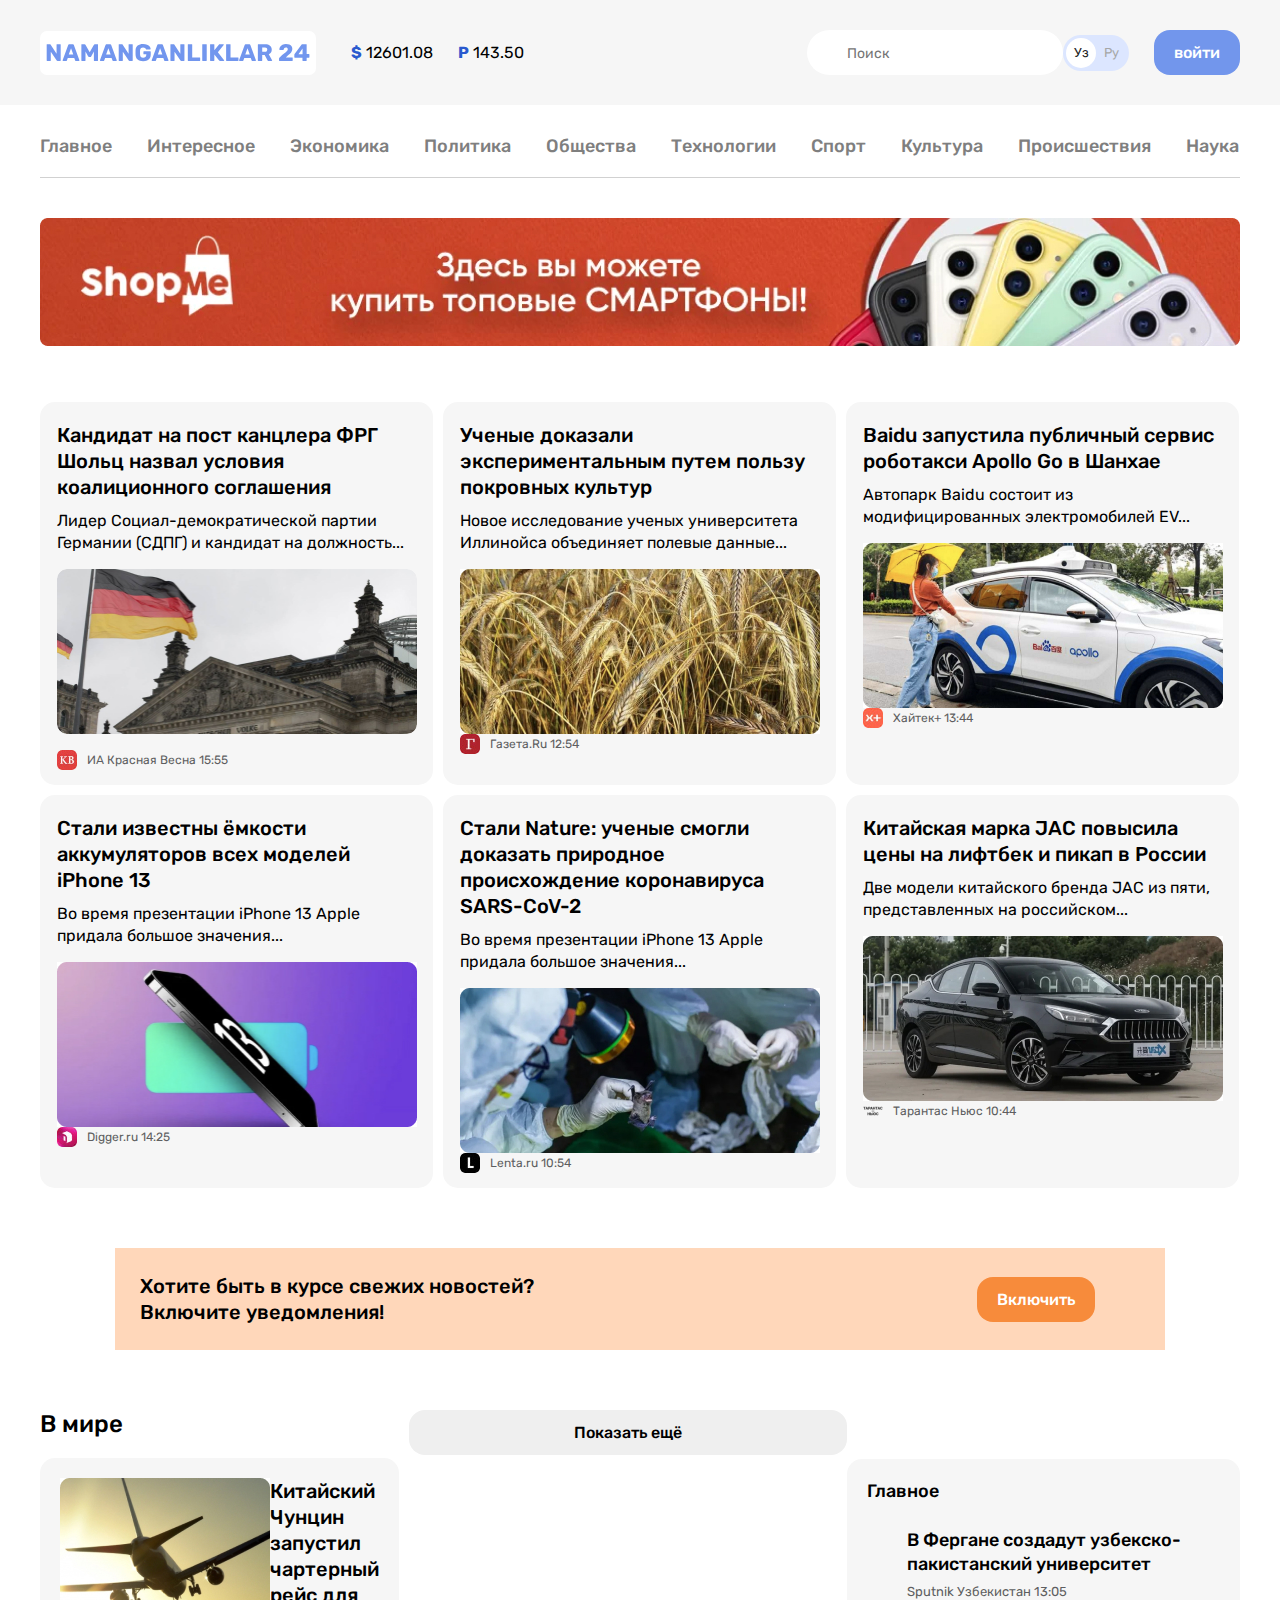
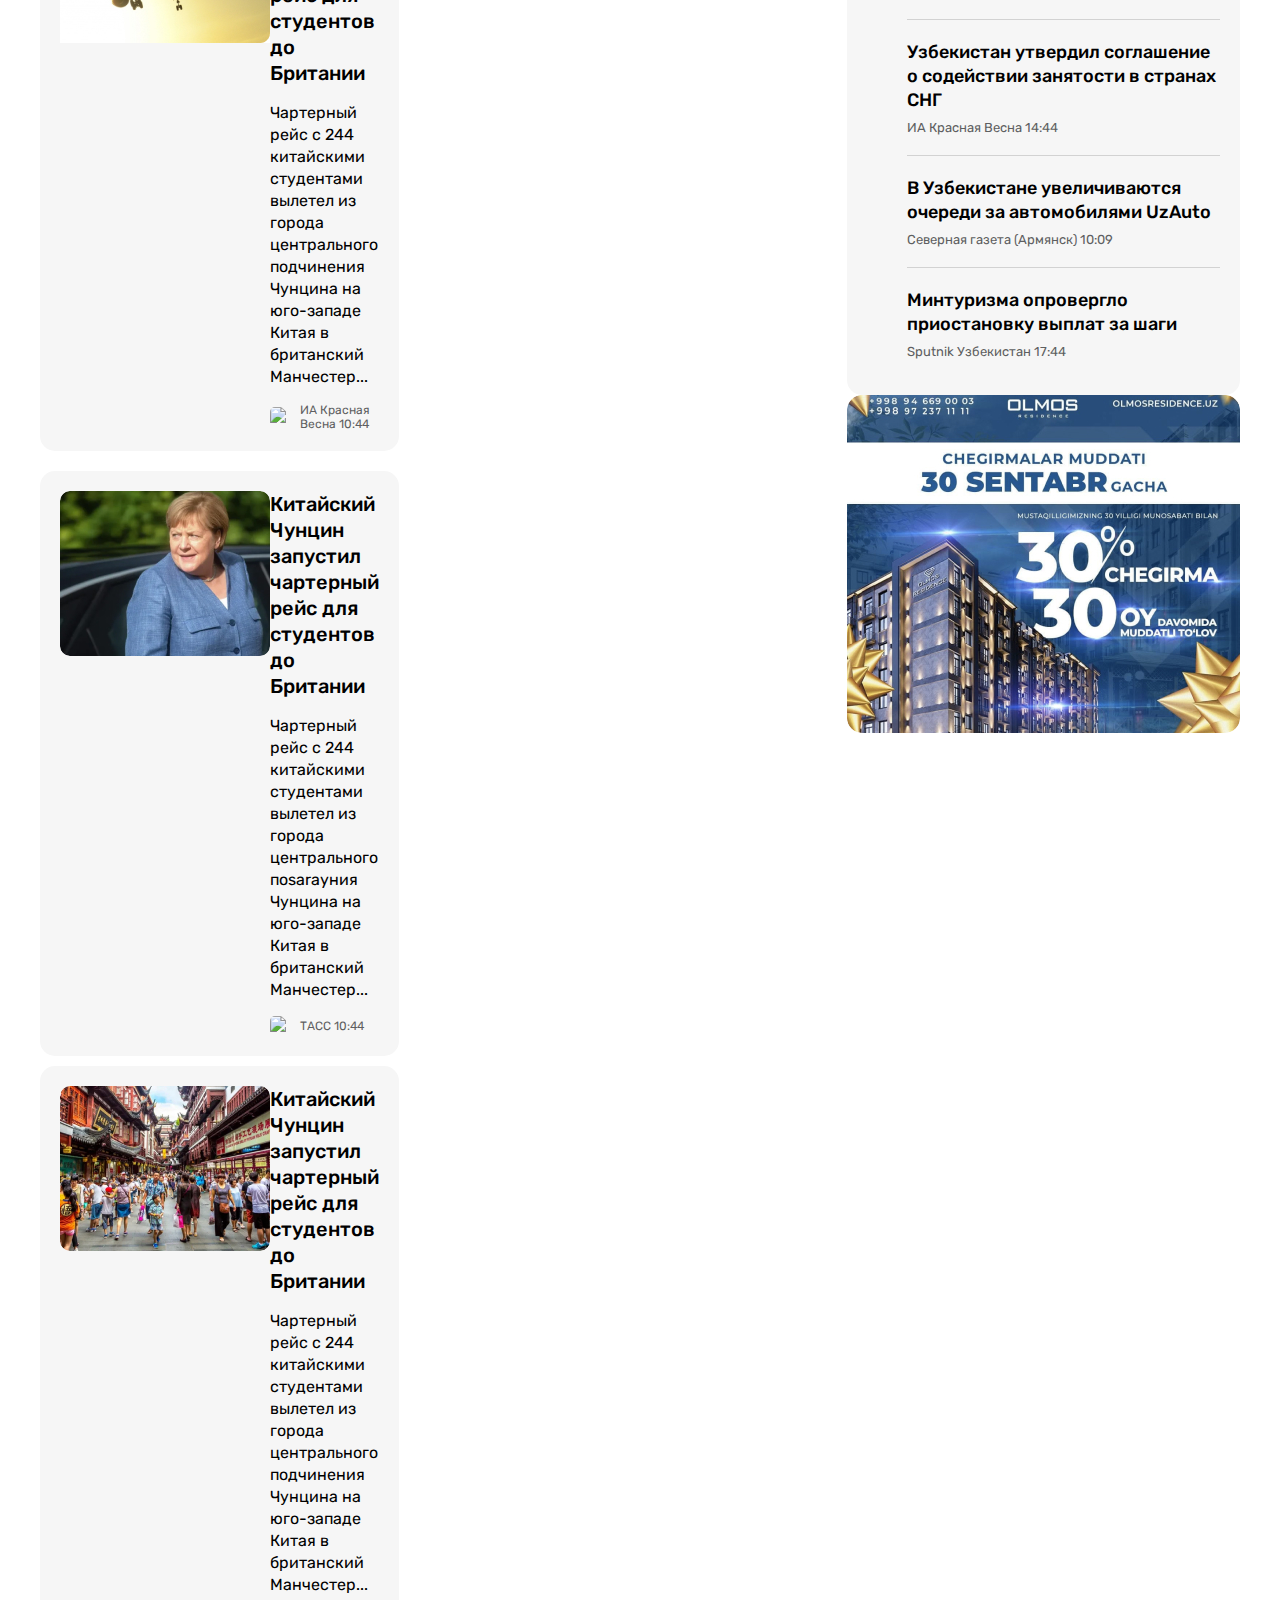
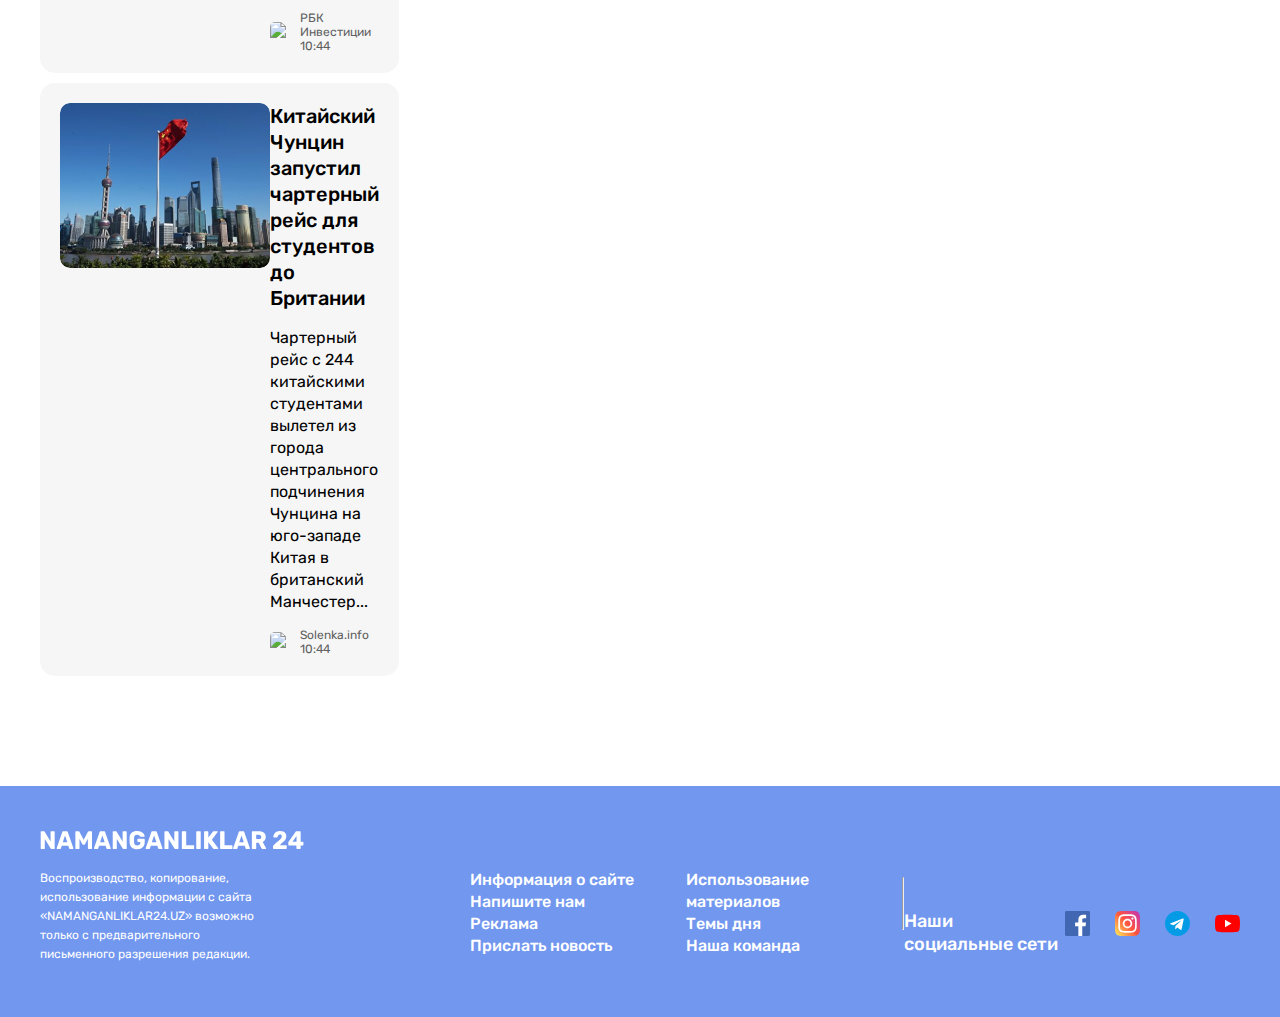
==== commit f9b12c60: "add site-footer" ====
--- a/index.html
+++ b/index.html
@@ -1,5 +1,5 @@
 <!DOCTYPE html>
-<html lang="en">
+<html lang="ru">
 <head>
     <meta charset="UTF-8">
     <meta name="viewport" content="width=device-width, initial-scale=1.0">
@@ -20,7 +20,7 @@
                 <a class="site-header-logo" href="#">
                     <img class="logo-img" src="img/logo.svg" srcset="img/logo.svg 1x, logo@2x.png 2x" alt="logo" width="264" height="28">
                 </a>
-                <!-- Currency-rate -->
+     <!-- Currency-rate -->
                     <ul class="currency-rates">
                         <li class="currency-rate-item">
                         <b class="currency-rate-type">$</b>
@@ -32,12 +32,12 @@
                         </li>
             
                     </ul>
-                    <!-- Global search Form -->
+    <!-- Global search Form -->
                      <form class="global-search-form" action="https://echo.htmlacademy.ru" method="get">
                         <input class="global-search-input" type="search" name="search" aria-label="Поиск" placeholder="Поиск" required>
                      </form>
                      
-                    <!-- Lang Toggle -->
+    <!-- Lang Toggle -->
                     <div class="lang-toggle">
                         <a  class="lang-toggle-link lang-toggle-link-active" href="index.html">Уз</a>
                         <a  class="lang-toggle-link" href="index.html/ru">Ру</a>
@@ -47,7 +47,7 @@
             </div>
 
             <div class="container">
-              <!-- site-nav -->
+   <!-- site-nav -->
               <nav class="site-nav">
                 <ul class="site-nav-list">
                   <li class="site-nav-item"><a class="site-nav-link" href="#">Главное</a></li>
@@ -63,7 +63,7 @@
                 </ul>
                 </nav>
                 
-              <!-- SITE=HEADER-BANNER -->
+    <!-- SITE=HEADER-BANNER -->
               <aside class="site-header-banner">
                 <a class="site-header-banner-link" href="https://olcha.uz" target="_blank">
                   <img class="hero-img" src="img/banner.jpg" alt="photo" srcset="img/banner.jpg 1x, img/banner@2x.jpg 2x" width="1200" height="128">
@@ -94,7 +94,7 @@
                       </div>
                     </footer>
           </article> 
-                 <!-- NEWS-GRID-ITEM -->
+       <!-- NEWS-GRID-ITEM -->
           <article class="news-grid-item article-card">
                     <h3 class="article-card-title">
                     <a class="article-card-link" href="#">Ученые доказали экспериментальным путем пользу покровных культур</a>
@@ -109,7 +109,7 @@
                       </div>
                     </footer>
           </article> 
-                       <!-- NEWS-GRID-ITEM -->
+       <!-- NEWS-GRID-ITEM -->
           <article class="news-grid-item article-card">
                    <h3 class="article-card-title">
                    <a class="article-card-link" href="#">Baidu запустила публичный сервис роботакси Apollo Go в Шанхае</a>
@@ -124,7 +124,7 @@
                      </div>
                    </footer>
         </article>
-                     <!-- NEWS-GRID-ITEM -->
+       <!-- NEWS-GRID-ITEM -->
         <article class="news-grid-item article-card">
                         <h3 class="article-card-title">
                         <a class="article-card-link" href="#">Стали известны ёмкости аккумуляторов всех моделей iPhone 13</a>
@@ -139,7 +139,7 @@
                           </div>
                         </footer>
       </article>
-                     <!-- NEWS-GRID-ITEM -->
+     <!-- NEWS-GRID-ITEM -->
       <article class="news-grid-item article-card">
                         <h3 class="article-card-title">
                         <a class="article-card-link" href="#">Стали Nature: ученые смогли доказать природное происхождение коронавируса SARS-CoV-2</a>
@@ -154,7 +154,7 @@
                           </div>
                         </footer>
      </article>
-                    <!-- NEWS-GRID-ITEM -->
+     <!-- NEWS-GRID-ITEM -->
       <article class="news-grid-item article-card">
                         <h3 class="article-card-title">
                         <a class="article-card-link" href="#">Китайская марка JAC повысила цены на лифтбек и пикап в России</a>
@@ -172,7 +172,7 @@
         </div>
     </section>
         
-             <!-- Notification-cta -->
+         <!-- Notification-cta -->
               <section class="notification-cta">
                 <div class="notification-cta-text">Хотите быть в курсе свежих новостей?
                 <br>Включите уведомления!
@@ -185,7 +185,7 @@
             <div class="layout-2-1">
               <div class="layout-main-2-1">
                   <h2 class="global-news-heading">В мире</h2>
-                  <!-- News-list -->
+           <!-- News-list -->
                   <div class="news-list">
                     <div class="news-list-item article-card-horizontal">
                       <img class="article-card-horizontal-source-img" src="img/plane.jpg" srcset="img/plane.jpg 1x, img/plane@2x.jpg 2x" alt="photo" >
@@ -261,7 +261,7 @@
               
       <button class=" button button-block" type="button">Показать ещё</button>
           
-               <!-- Side-bar-card -->
+           <!-- Side-bar-card -->
                 <div class="layout-2-1-sidebar">
                 <section class="side-bar-card">
                   <h2 class="side-bar-card-heading">Главное</h2>
@@ -317,6 +317,82 @@
 
 
       <!-- Footer -->
+       <footer class="site-footer">
+        <div class="container">
+          <div class="footer-logo-wrapper">
+            <a class="site-footer-logo" href="index.html">
+              <img class="logo-img" src="img/logo-white.svg"  alt="logo" width="264" height="28">
+            </a>
+          </div>
+         
+         
+          <div class="footer-about-links">
+          <div class="footer-about">
+            Воспроизводство, копирование, использование информации с сайта «NAMANGANLIKLAR24.UZ» возможно только с предварительного письменного разрешения редакции.
+          </div>
+          
+          
+          <div class="footer-links-wrapper">
+            <ul class="footer-links">
+              <li class="footer-link-item">
+              <a class="footer-link" href="#" >Информация о сайте</a>
+            </li>
+            <li class="footer-link-item">
+              <a class="footer-link" href="#" >Напишите нам</a>
+            </li>
+            <li class="footer-link-item">
+              <a class="footer-link" href="#" >Реклама</a>
+            </li>
+            <li class="footer-link-item">
+              <a class="footer-link" href="#">Прислать новость</a>
+            </li>
+          </ul>
+          
+          <ul class="footer-links">
+            <li class="footer-link-item">
+              <a class="footer-link" href="#" >Использование материалов</a>
+            </li>
+            <li class="footer-link-item">
+              <a class="footer-link" href="#" >Темы дня</a>
+            </li>
+            <li class="footer-link-item">
+              <a class="footer-link" href="#" >Наша команда</a>
+            </li>
+          </ul>
+        </div>   
+          
+          <hr class="footer-divider">
+          
+          <div class="footer-socials">
+            <h2 class="footer-socials-heading">Наши социальные сети</h2>
+            
+            
+            <ul class="footer-socials-list">
+              <li class="footer-socials-item">
+                <a class="footer-socials-link" href="#" target="_blank">
+                <img  class="footer-socials-icon" src="img/facebook.svg" alt="#" width="25" height="25" >
+              </a>
+            </li>
+            <li class="footer-socials-item">
+              <a class="footer-socials-link" href="#" target="_blank">
+                <img  class="footer-socials-icon" src="img/instagram.svg" alt="#" width="25" height="25" >
+              </a>
+            </li>
+            <li class="footer-socials-item">
+              <a class="footer-socials-link" href="#" target="_blank">
+                <img class="footer-socials-icon"  src="img/tg.svg" alt="#" width="25" height="25" >
+              </a>
+            </li>
+            <li class="footer-socials-item">
+              <a class="footer-socials-link" href="#" target="_blank">
+                <img class="footer-socials-icon" src="img/youtube.svg" alt="#"  width="25" height="25" >
+              </a>
+            </li>
+          </ul>
+        </div>
+      </div>
+      </div>
+    </footer>
     
 </body>
 </html>--- a/css/styles.css
+++ b/css/styles.css
@@ -455,5 +455,113 @@
 }
 
 
-
-
+/* footer */
+ .site-footer {
+    background-color: #7297EF;
+    padding-top: 40px;
+    padding-bottom: 40px;
+    color: #fff;
+}
+.site-footer *:focus{
+    outline: 2px #fff dashed;
+ 
+}
+.container {
+}
+.footer-logo-wrapper {
+    margin-bottom: 15px;
+    display: flex;
+}
+.site-footer-logo {
+    display: flex;
+}
+.site-footer-logo:hover{
+    opacity: 0.8;
+}
+.site-footer-logo:active{
+    opacity: 0.6;
+
+}
+.logo-img {
+    width: 264px;
+    height: 28px;
+    object-fit: contain;
+}
+.footer-about-links {
+    display: flex;
+}
+.footer-about{
+    margin-right: 200px;
+    width: 230px;
+    font-family: "Rubik", "Arial", sans-serif;
+    font-weight: 400;
+    font-size: 12px;
+    line-height: 19px;
+}
+.footer-links-wrapper {
+    flex-grow: 1;
+    display:flex;
+}
+.footer-links {
+    list-style: none; 
+    width: 50%;
+    margin-right: 24px;
+    font-family: "Rubik", "Arial", sans-serif;
+    font-weight: 500;
+    font-size: 16px;
+    margin: 0;
+    padding-left: 0;
+}
+.footer-links:not(:last-child){
+    margin-bottom: 20px;
+}
+.footer-link-item {
+    
+}
+.footer-link {
+    display: inline-block;
+    text-decoration: none;
+    color: #fff;
+}
+.footer-divider {
+    height: 1px;
+    background-color: #CECECE;
+    bottom: 0;
+    padding-top: 30px;
+    padding-bottom: 20px;
+}
+.footer-socials {
+    display: flex;
+    justify-content: space-between;
+    align-items:center ;
+}
+.footer-socials-heading-wrapper{
+
+}
+.footer-socials-heading {
+    padding-top: 20px;
+    line-height: 23px;
+    font-size: 18px;
+    margin: 0;
+    font-weight: 500;
+    width: 161px;
+}
+.footer-socials-list {
+    list-style: none;
+    padding: 0;
+    margin: 0;
+    display: flex;
+    align-items:center;
+}
+.footer-socials-item:not(:last-child) {
+    margin-right: 25px;
+}
+.footer-socials-link {
+    display: flex;
+}
+.footer-socials-icon {
+    width: 25px;
+    height: 25px;
+    object-fit: contain;
+    flex-shrink: 0;
+}
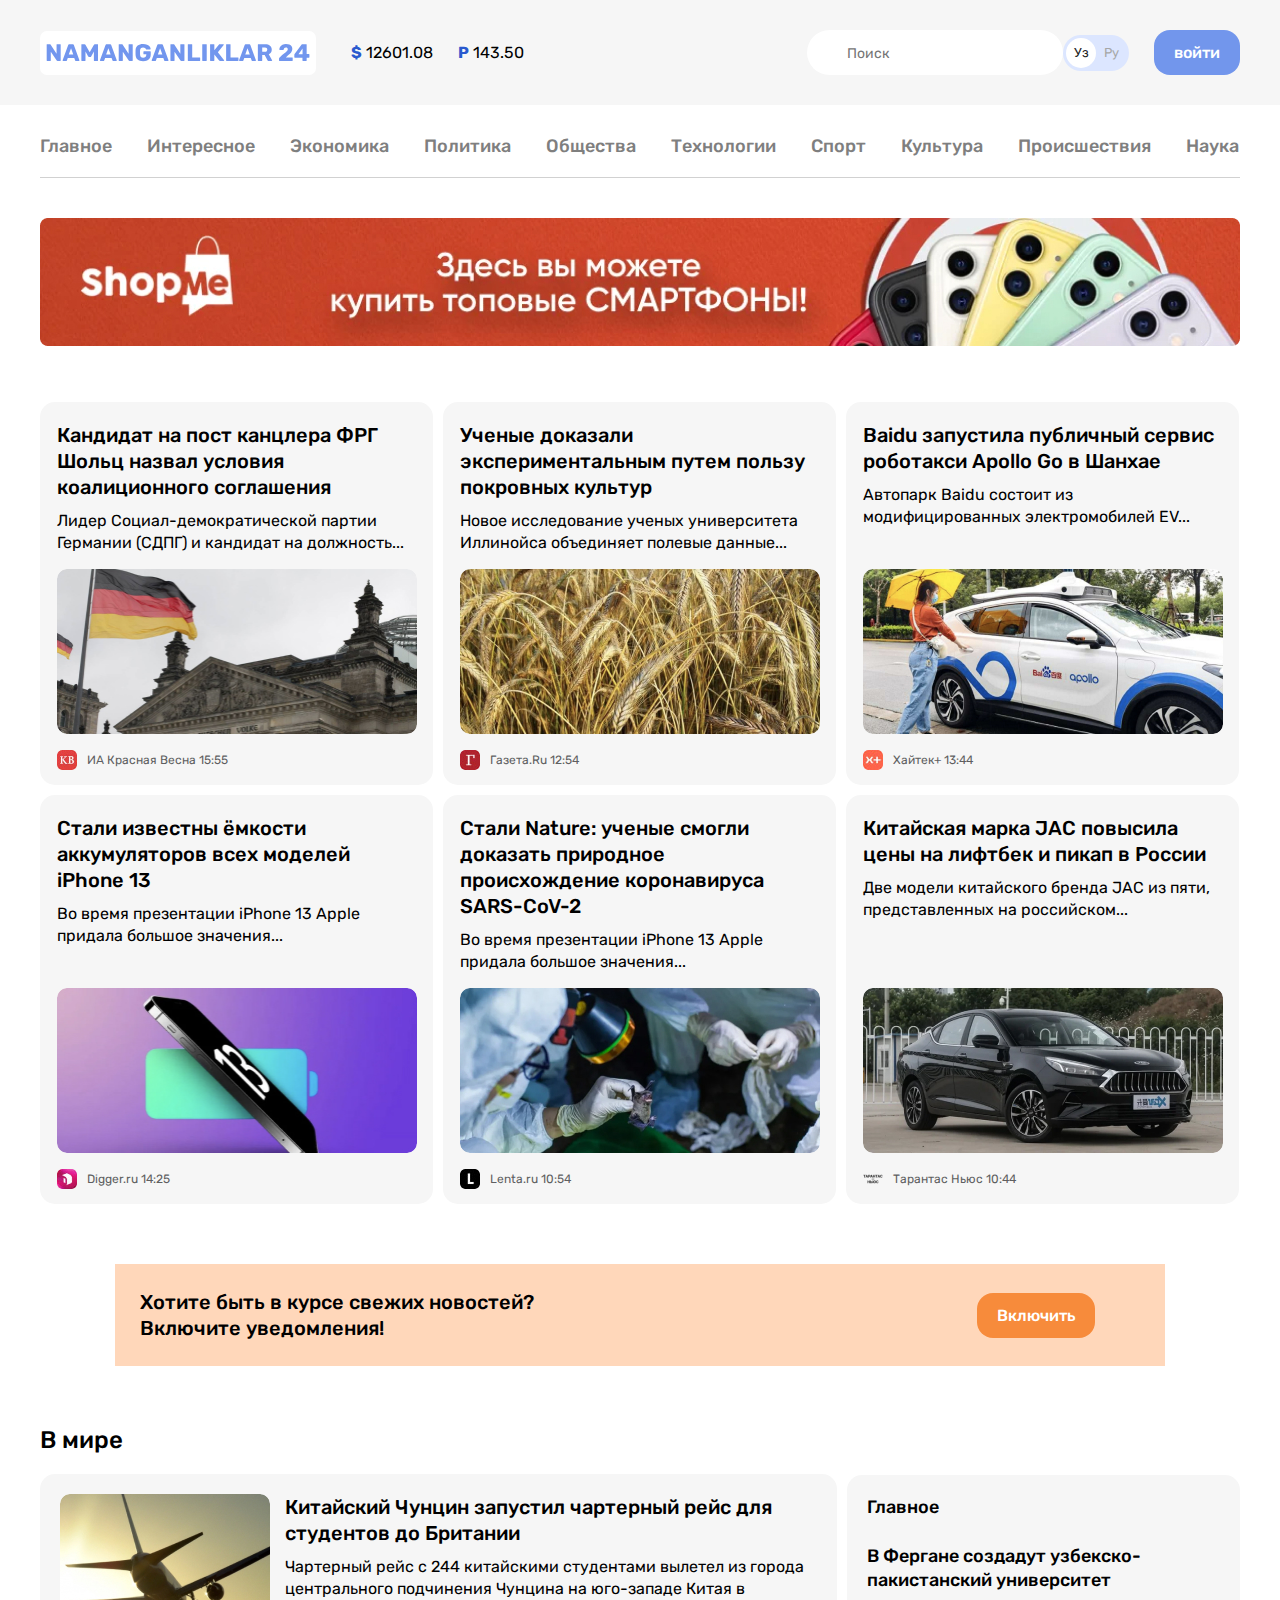
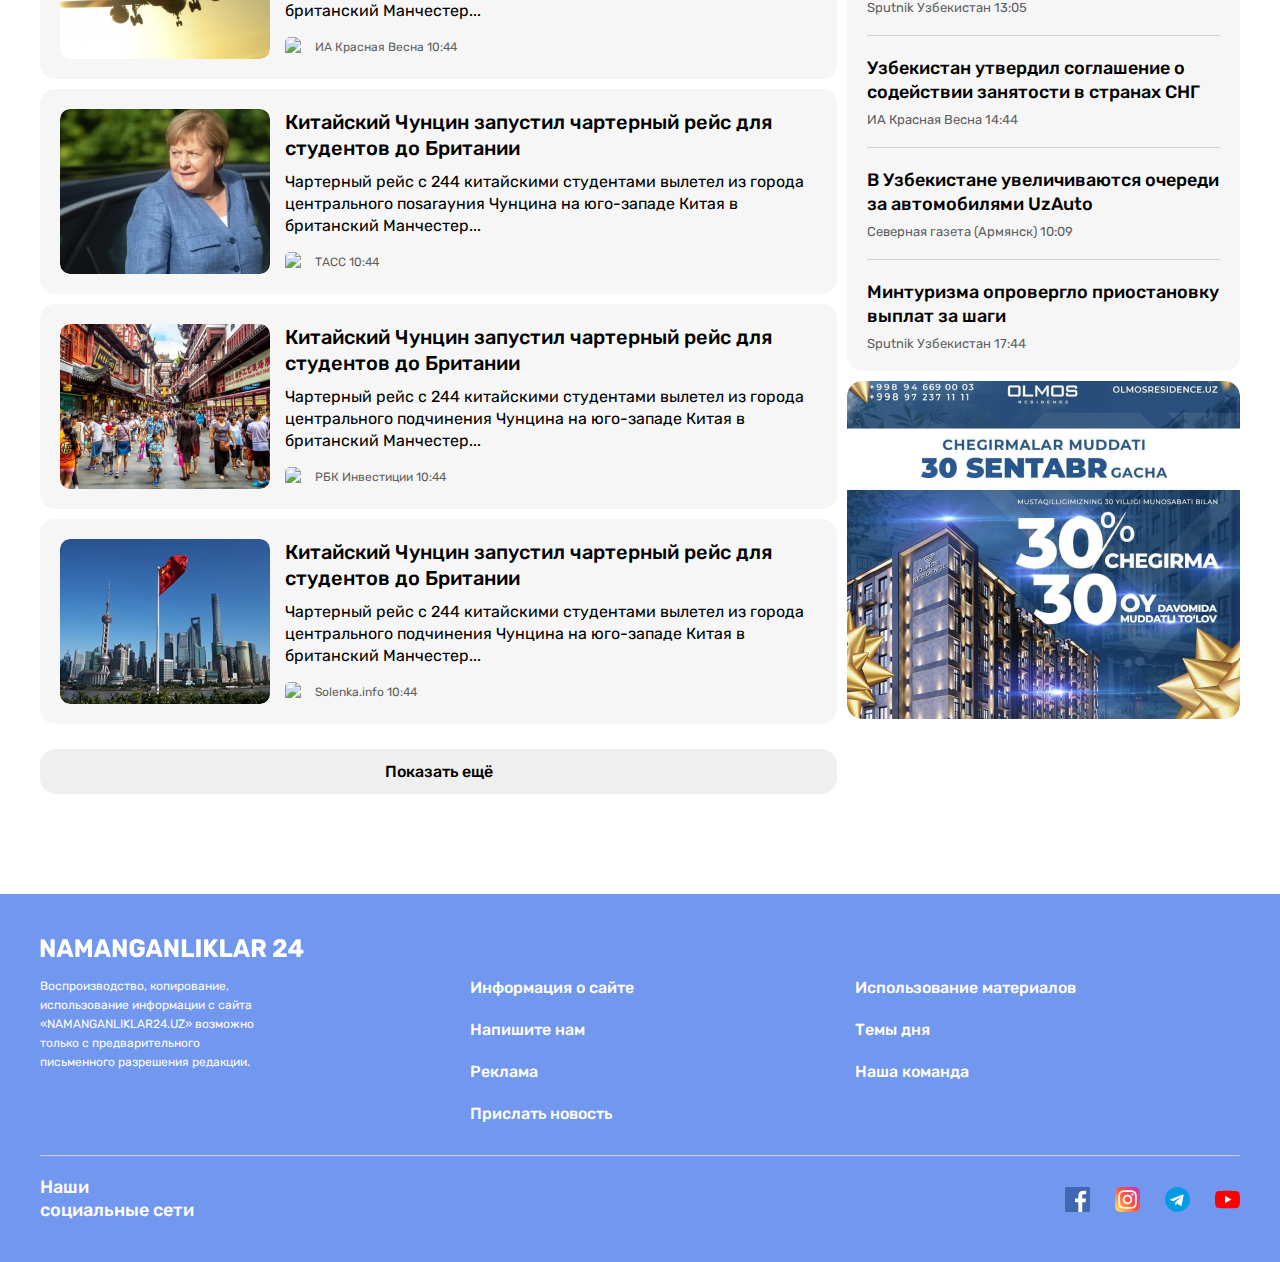
==== commit a2f624ad: "add changes and styles" ====
--- a/index.html
+++ b/index.html
@@ -18,7 +18,7 @@
         <div class="site-header-top">
             <div class="header-container container">
                 <a class="site-header-logo" href="#">
-                    <img class="logo-img" src="img/logo.svg" srcset="img/logo.svg 1x, logo@2x.png 2x" alt="logo" width="264" height="28">
+                    <img class="logo-img" src="img/logo.svg" alt="logo" width="264" height="28">
                 </a>
      <!-- Currency-rate -->
                     <ul class="currency-rates">
@@ -69,8 +69,8 @@
                   <img class="hero-img" src="img/banner.jpg" alt="photo" srcset="img/banner.jpg 1x, img/banner@2x.jpg 2x" width="1200" height="128">
                 </a>
               </aside>
-            </div>
-          </header>
+        </div>
+   </header>
      <!-- Main -->
 <main class="site-hero">
   <div class="container">
@@ -89,7 +89,7 @@
                     <footer class="article-card-footer">
                         <img class="article-card-source-icon" src="img/kvesna.jpg" srcset="img/kvesna.jpg 1x, img/kvesna@2x.jpg 2x" alt="icon" width="20" height="20">
                       <div class="article-card-source-time">
-                        <span class="article-card-source">ИА Красная Весна</span>
+                      <span class="article-card-source">ИА Красная Весна</span>
                         <time datetime="15:55">15:55</time>
                       </div>
                     </footer>
@@ -100,7 +100,7 @@
                     <a class="article-card-link" href="#">Ученые доказали экспериментальным путем пользу покровных культур</a>
                     </h3>
                     <p class="article-card-text">Новое исследование ученых университета Иллинойса объединяет полевые данные...</p>
-                    <img src="img/wheat.jpg" alt="photo" srcset="img/wheat.jpg 1x, img/wheat@2x.jpg 2x" width="360" height="165">
+                    <img class="article-card-img" src="img/wheat.jpg" alt="photo" srcset="img/wheat.jpg 1x, img/wheat@2x.jpg 2x" width="360" height="165">
                     <footer class="article-card-footer">
                         <img class="article-card-source-icon" src="img/gazeta.jpg" srcset="img/gazeta.jpg 1x, img/gazeta@2x.jpg 2x" alt="icon" width="20" height="20">
                       <div class="article-card-source-time">
@@ -115,7 +115,7 @@
                    <a class="article-card-link" href="#">Baidu запустила публичный сервис роботакси Apollo Go в Шанхае</a>
                    </h3>
                    <p class="article-card-text">Автопарк Baidu состоит из модифицированных электромобилей EV...</p>
-                   <img src="img/gncar.jpg" alt="photo" srcset="img/gncar.jpg 1x, img/gncar@2x.jpg 2x" width="360" height="165">
+                   <img class="article-card-img" src="img/gncar.jpg" alt="photo" srcset="img/gncar.jpg 1x, img/gncar@2x.jpg 2x" width="360" height="165">
                    <footer class="article-card-footer">
                        <img class="article-card-source-icon" src="img/hitech+.jpg" srcset="img/hitech+.jpg 1x, img/hitech+@2x.jpg 2x" alt="icon" width="20" height="20">
                      <div class="article-card-source-time">
@@ -130,7 +130,7 @@
                         <a class="article-card-link" href="#">Стали известны ёмкости аккумуляторов всех моделей iPhone 13</a>
                         </h3>
                         <p class="article-card-text">Во время презентации iPhone 13 Apple придала большое значения...</p>
-                        <img src="img/iphone.jpg" alt="photo" srcset="img/iphone.jpg 1x, img/iphone@2x.jpg 2x" width="360" height="165">
+                        <img class="article-card-img" src="img/iphone.jpg" alt="photo" srcset="img/iphone.jpg 1x, img/iphone@2x.jpg 2x" width="360" height="165">
                         <footer class="article-card-footer">
                             <img class="article-card-source-icon" src="img/digger.jpg" srcset="img/digger.jpg 1x, img/digger@2x.jpg 2x" alt="icon" width="20" height="20">
                           <div class="article-card-source-time">
@@ -139,13 +139,13 @@
                           </div>
                         </footer>
       </article>
-     <!-- NEWS-GRID-ITEM -->
+           <!-- NEWS-GRID-ITEM -->
       <article class="news-grid-item article-card">
                         <h3 class="article-card-title">
                         <a class="article-card-link" href="#">Стали Nature: ученые смогли доказать природное происхождение коронавируса SARS-CoV-2</a>
                         </h3>
                         <p class="article-card-text">Во время презентации iPhone 13 Apple придала большое значения...</p>
-                        <img src="img/operation.jpg" alt="photo" srcset="img/operation.jpg 1x, img/operation@2x.jpg 2x" width="360" height="165">
+                        <img class="article-card-img" src="img/operation.jpg" alt="photo" srcset="img/operation.jpg 1x, img/operation@2x.jpg 2x" width="360" height="165">
                         <footer class="article-card-footer">
                             <img class="article-card-source-icon" src="img/lenta.jpg" srcset="img/lenta.jpg 1x, img/lenta@2x.jpg 2x" alt="icon" width="20" height="20">
                           <div class="article-card-source-time">
@@ -160,7 +160,7 @@
                         <a class="article-card-link" href="#">Китайская марка JAC повысила цены на лифтбек и пикап в России</a>
                         </h3>
                         <p class="article-card-text">Две модели китайского бренда JAC из пяти, представленных на российском...</p>
-                        <img src="img/car.png" alt="photo" srcset="img/car.jpg 1x, img/car@2x.jpg 2x" width="360" height="165">
+                        <img class="article-card-img" src="img/car.jpg" alt="photo" srcset="img/car.jpg 1x, img/car@2x.jpg 2x" width="360" height="165">
                         <footer class="article-card-footer">
                             <img class="article-card-source-icon" src="img/tarantas.png" srcset="img/tarantas.png 1x, img/tarantas@2x.png 2x" alt="icon" width="20" height="20">
                           <div class="article-card-source-time">
@@ -184,47 +184,12 @@
 
             <div class="layout-2-1">
               <div class="layout-main-2-1">
-                  <h2 class="global-news-heading">В мире</h2>
-           <!-- News-list -->
-                  <div class="news-list">
-                    <div class="news-list-item article-card-horizontal">
-                      <img class="article-card-horizontal-source-img" src="img/plane.jpg" srcset="img/plane.jpg 1x, img/plane@2x.jpg 2x" alt="photo" >
-                      <div class="article-card-horizontal-content">
-                        <h3 class="article-card-horizontal-title">
-                          <a class="article-card-horizontal-link" href="#">Китайский Чунцин запустил чартерный рейс для студентов до Британии</a>
-                        </h3>
-                        <p class="article-card-horizontal-text">Чартерный рейс с 244 китайскими студентами вылетел из города центрального подчинения Чунцина на юго-западе Китая в британский Манчестер...</p>
-                        <footer class="article-card-horizontal-footer">
-                          <img class="article-card-horizontal-source-icon" src="https://via.placeholder.com/20" alt="icon" width="20" height="20">
-                          <div class="article-card-horizontal-source-time">
-                          <span class="article-card-horizontal-source">ИА Красная Весна</span>
-                          <time datetime="10:44">10:44</time>
-                          </div>
-                        </footer>
-                      </div>
-                      </div>
-                    </div>
-              
-                    <div class="news-list-item article-card-horizontal">
-                      <img class="article-card-horizontal-img" src="img/gpres.jpg" srcset="img/gpres.jpg 1x, img/gpres@2x.jpg 2x" alt="photo" >
-                      <div class="article-card-horizontal-content">
-                        <h3 class="article-card-horizontal-title">
-                          <a class="article-card-horizontal-link" href="#">Китайский Чунцин запустил чартерный рейс для студентов до Британии</a>
-                        </h3>
-                          <p class="article-card-horizontal-text">Чартерный рейс с 244 китайскими студентами вылетел из города центрального поsarayния Чунцина на юго-западе Китая в британский Манчестер...</p>
-                        <footer class="article-card-horizontal-footer">
-                          <img class="article-card-horizontal-source-icon" src="https://via.placeholder.com/20" alt="icon" width="20" height="20">
-                          <div class="article-card-horizontal-source-time">
-                          <span class="article-card-horizontal-source">ТАСС</span>
-                          <time datetime="10:44">10:44</time>
-                          </div>
-                        </footer>
-                      </div>
-                      </div>
-
-
+                  <section class="global-news">
+                    <h2 class="global-news-heading">В мире</h2>
+                               <!-- News-list -->
+                    <div class="news-list">
                       <div class="news-list-item article-card-horizontal">
-                        <img class="article-card-horizontal-img" src="img/saray.jpg" srcset="img/saray.jpg 1x, img/saray@2x.jpg 2x" alt="photo" >
+                        <img class="article-card-horizontal-img" src="img/plane.jpg" srcset="img/plane.jpg 1x, img/plane@2x.jpg 2x" alt="photo" width="210" height="165">
                         <div class="article-card-horizontal-content">
                           <h3 class="article-card-horizontal-title">
                             <a class="article-card-horizontal-link" href="#">Китайский Чунцин запустил чартерный рейс для студентов до Британии</a>
@@ -233,37 +198,69 @@
                           <footer class="article-card-horizontal-footer">
                             <img class="article-card-horizontal-source-icon" src="https://via.placeholder.com/20" alt="icon" width="20" height="20">
                             <div class="article-card-horizontal-source-time">
-                            <span class="article-card-horizontal-source">РБК Инвестиции</span>
+                            <span class="article-card-horizontal-source">ИА Красная Весна</span>
                             <time datetime="10:44">10:44</time>
                             </div>
-                         </footer>
-                        </div>
-                        </div>
-
+                          </footer>
+                        </div>
+                        </div>
                         <div class="news-list-item article-card-horizontal">
-                          <img class="article-card-horizontal-img" src="img/chinaflag.jpg" srcset="img/chinaflag.jpg 1x, img/chinaflag@2x.jpg 2x" alt="photo" >
-                          <div class="article-card-horizontal-content">
-                            <h3 class="article-card-horizontal-title">
-                              <a class="article-card-horizontal-link" href="#">Китайский Чунцин запустил чартерный рейс для студентов до Британии</a>
-                            </h3>
-              
-                            <p class="article-card-horizontal-text">Чартерный рейс с 244 китайскими студентами вылетел из города центрального подчинения Чунцина на юго-западе Китая в британский Манчестер...</p>
-                             <footer class="article-card-horizontal-footer">
-                              <img class="article-card-horizontal-source-icon" src="https://via.placeholder.com/20" alt="icon" width="20" height="20">
+                          <img class="article-card-horizontal-img" src="img/gpres.jpg" srcset="img/gpres.jpg 1x, img/gpres@2x.jpg 2x" alt="photo" width="210" height="165" >
+                        <div class="article-card-horizontal-content">
+                          <h3 class="article-card-horizontal-title">
+                            <a class="article-card-horizontal-link" href="#">Китайский Чунцин запустил чартерный рейс для студентов до Британии</a>
+                          </h3>
+                            <p class="article-card-horizontal-text">Чартерный рейс с 244 китайскими студентами вылетел из города центрального поsarayния Чунцина на юго-западе Китая в британский Манчестер...</p>
+                          <footer class="article-card-horizontal-footer">
+                            <img class="article-card-horizontal-source-icon" src="https://via.placeholder.com/20" alt="icon" width="20" height="20">
+                            <div class="article-card-horizontal-source-time">
+                            <span class="article-card-horizontal-source">ТАСС</span>
+                            <time datetime="10:44">10:44</time>
+                            </div>
+                          </footer>
+                        </div>
+                      </div>
+                      <div class="news-list-item article-card-horizontal">
+                        <img class="article-card-horizontal-img" src="img/saray.jpg" srcset="img/saray.jpg 1x, img/saray@2x.jpg 2x" alt="photo" width="210" height="165" >
+                        <div class="article-card-horizontal-content">
+                          <h3 class="article-card-horizontal-title">
+                            <a class="article-card-horizontal-link" href="#">Китайский Чунцин запустил чартерный рейс для студентов до Британии</a>
+                          </h3>
+                          <p class="article-card-horizontal-text">Чартерный рейс с 244 китайскими студентами вылетел из города центрального подчинения Чунцина на юго-западе Китая в британский Манчестер...</p>
+                          <footer class="article-card-horizontal-footer">
+                            <img class="article-card-horizontal-source-icon" src="https://via.placeholder.com/20" alt="icon" width="20" height="20">
                               <div class="article-card-horizontal-source-time">
-                              <span class="article-card-horizontal-source">Solenka.info</span>
+                              <span class="article-card-horizontal-source">РБК Инвестиции</span>
                               <time datetime="10:44">10:44</time>
-                              </div>
-                            </footer>
+                            </div>
+                          </footer>
+                        </div>
+                      </div>
+                      <div class="news-list-item article-card-horizontal">
+                        <img class="article-card-horizontal-img" src="img/chinaflag.jpg" srcset="img/chinaflag.jpg 1x, img/chinaflag@2x.jpg 2x" alt="photo" width="210" height="165" >
+                        <div class="article-card-horizontal-content">
+                          <h3 class="article-card-horizontal-title">
+                            <a class="article-card-horizontal-link" href="#">Китайский Чунцин запустил чартерный рейс для студентов до Британии</a>
+                          </h3>
+                          <p class="article-card-horizontal-text">Чартерный рейс с 244 китайскими студентами вылетел из города центрального подчинения Чунцина на юго-западе Китая в британский Манчестер...</p>
+                          <footer class="article-card-horizontal-footer">
+                                <img class="article-card-horizontal-source-icon" src="https://via.placeholder.com/20" alt="icon" width="20" height="20">
+                                <div class="article-card-horizontal-source-time">
+                                <span class="article-card-horizontal-source">Solenka.info</span>
+                                <time datetime="10:44">10:44</time>
+                                </div>
+                              </footer>
+                            </div>
                           </div>
-                          </div>
-                  </div>
-              
-      <button class=" button button-block" type="button">Показать ещё</button>
-          
-           <!-- Side-bar-card -->
-                <div class="layout-2-1-sidebar">
-                <section class="side-bar-card">
+                        </div>
+                          
+                          <button class=" button button-block" type="button">Показать ещё</button>
+                      </section>  
+                      </div>
+                      
+                      <!-- Side-bar-card -->
+                <div class="layout-sidebar-2-1">
+                 <section class="layout-sidebar-2-1-item side-bar-card">
                   <h2 class="side-bar-card-heading">Главное</h2>
                   <ul class="side-bar-card-list">
                     <li class="side-bar-card-item">
@@ -272,7 +269,7 @@
                       </h3>
                       <div class="side-bar-card-source-time">
                         <span class="side-bar-card-source">Sputnik Узбекистан</span>
-                        <time datetime="10:44">13:05</time>
+                        <time datetime="13:05">13:05</time>
                       </div>
                     </li>
                     <li class="side-bar-card-item">
@@ -281,7 +278,7 @@
                       </h3>
                       <div class="side-bar-card-source-time">
                         <span class="side-bar-card-source">ИА Красная Весна</span>
-                        <time datetime="10:44">14:44</time>
+                        <time datetime="14:44">14:44</time>
                       </div>
                     </li>
                     <li class="side-bar-card-item">
@@ -290,7 +287,7 @@
                       </h3>
                       <div class="side-bar-card-source-time">
                         <span class="side-bar-card-source">Северная газета (Армянск)</span>
-                        <time datetime="10:44">10:09</time>
+                        <time datetime="10:09">10:09</time>
                       </div>
                     </li>
                     <li class="side-bar-card-item">
@@ -299,13 +296,13 @@
                       </h3>
                       <div class="side-bar-card-source-time">
                         <span class="side-bar-card-source">Sputnik Узбекистан</span>
-                        <time datetime="10:44">17:44</time>
+                        <time datetime="17:44">17:44</time>
                       </div>
                     </li>
                   </ul>
                   </section> 
 
-                  <aside class="side-bar-item side-bar-add">
+                  <aside class="layout-sidebar-2-1-item side-bar-add">
                     <a class="side-bar-add-link" href="#" target="_blank">
                       <img  class="side-bar-add-img" src="img/vmirebanner.jpg" alt="photo" srcset="img/vmirebanner.jpg 1x, img/vmirebanner@2x.jpg 2x" width="393" height="338">
                     </a>
@@ -360,6 +357,7 @@
             </li>
           </ul>
         </div>   
+      </div>
           
           <hr class="footer-divider">
           
@@ -391,7 +389,6 @@
           </ul>
         </div>
       </div>
-      </div>
     </footer>
     
 </body>
--- a/css/styles.css
+++ b/css/styles.css
@@ -289,7 +289,7 @@
     flex-direction: column;
     margin-bottom: 15px;
 }
-.news-list:not(:last-child){
+.news-list-item:not(:last-child){
     margin-bottom: 10px;
 }
 
@@ -302,6 +302,13 @@
     align-items: flex-start;
     padding: 20px;
 }
+.article-card-horizontal-img {
+    border-radius: 10px;
+    width: 210px;
+    height: 165px;  
+    object-fit: cover;
+    margin-right: 15px;
+}
 .article-card-horizontal-content {
     flex-grow: 1;
 }
@@ -329,6 +336,7 @@
     font-size: 16px;
     line-height: 22px;
     margin-bottom: 15px;
+    margin-top: 0;  
 }
 .article-card-horizontal-footer {
     display: flex;
@@ -346,11 +354,6 @@
     object-fit: cover;
     margin-right: 10px;
 }
-.article-card-horizontal-img {
-    border-radius: 10px;
-    width: 210px;
-    height: 165px;  
-}
 
 .button-grey {
     padding: 17px;
@@ -381,9 +384,11 @@
 
 }
 .side-bar-card-list {
+    padding: 0;
+    margin: 0;
+    list-style: none; 
 }
 .side-bar-card-item {
-    list-style: none;
     padding-top: 20px;
     padding-bottom: 20px;
 }
@@ -432,21 +437,20 @@
    width: 797px; 
    margin-right: 10px;
 }
-.layout-2-1-sidebar{
+.layout-sidebar-2-1{
     width: 393px;
     margin-top: 49px;
 }
-/* .side-bar-card{
-    margin-bottom: 10px;
-} */
-.side-bar-item:not(:last-child){
+
+.layout-sidebar-2-1-item:not(:last-child){
     margin-bottom: 10px;
 }
 /* Side-bar-add */
 .side-bar-add{
     display: flex;
-
-}
+    
+}
+
 .side-bar-add-img{
     border-radius: 15px;
     width: 393px;
@@ -466,13 +470,12 @@
     outline: 2px #fff dashed;
  
 }
-.container {
-}
+
 .footer-logo-wrapper {
     margin-bottom: 15px;
     display: flex;
 }
-.site-footer-logo {
+.site-footer-logo {    
     display: flex;
 }
 .site-footer-logo:hover{
@@ -505,7 +508,7 @@
 .footer-links {
     list-style: none; 
     width: 50%;
-    margin-right: 24px;
+    padding-right: 24px;
     font-family: "Rubik", "Arial", sans-serif;
     font-weight: 500;
     font-size: 16px;
@@ -513,9 +516,9 @@
     padding-left: 0;
 }
 .footer-links:not(:last-child){
+}
+.footer-link-item:not(:last-child){ 
     margin-bottom: 20px;
-}
-.footer-link-item {
     
 }
 .footer-link {
@@ -526,25 +529,23 @@
 .footer-divider {
     height: 1px;
     background-color: #CECECE;
-    bottom: 0;
-    padding-top: 30px;
-    padding-bottom: 20px;
+    border: 0;
+    margin-top: 30px;
+    margin-bottom: 20px;
 }
 .footer-socials {
     display: flex;
     justify-content: space-between;
     align-items:center ;
 }
-.footer-socials-heading-wrapper{
-
-}
+
 .footer-socials-heading {
-    padding-top: 20px;
+ 
     line-height: 23px;
     font-size: 18px;
     margin: 0;
     font-weight: 500;
-    width: 161px;
+    width: 160px;
 }
 .footer-socials-list {
     list-style: none;
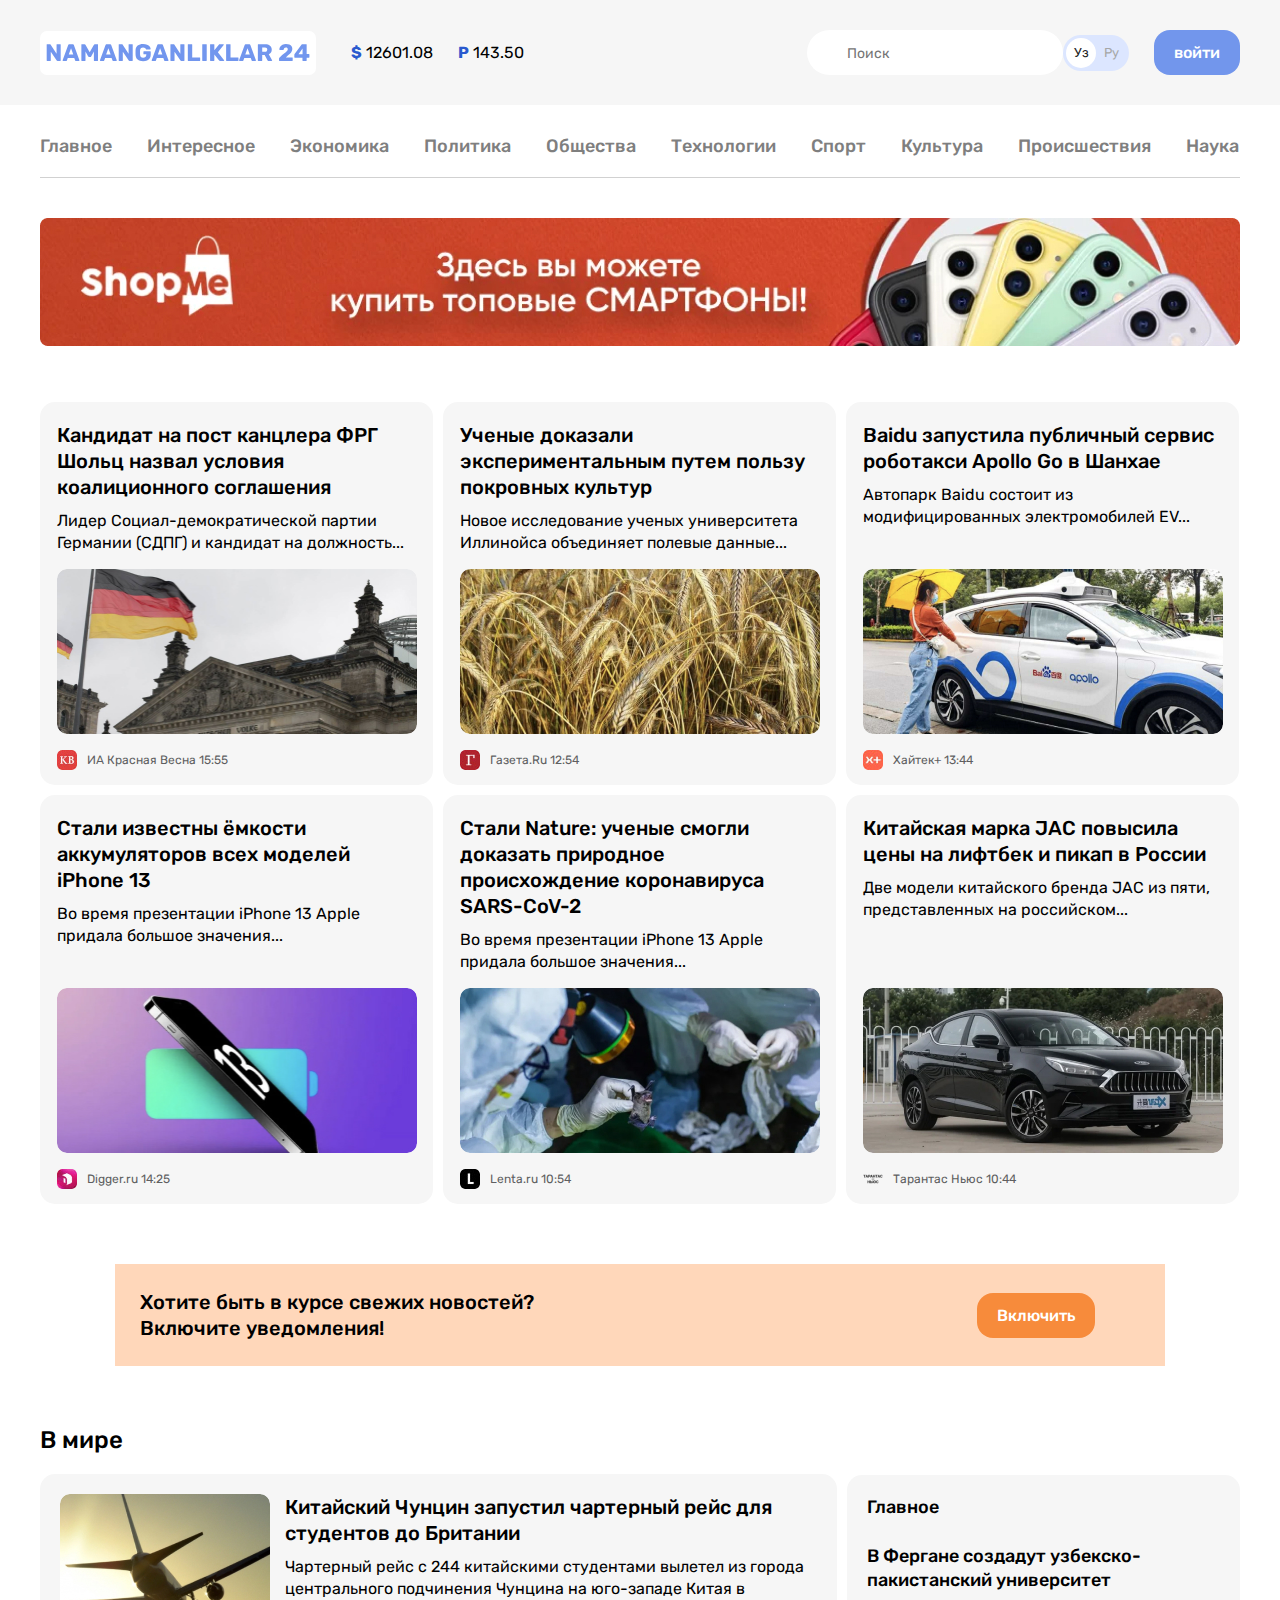
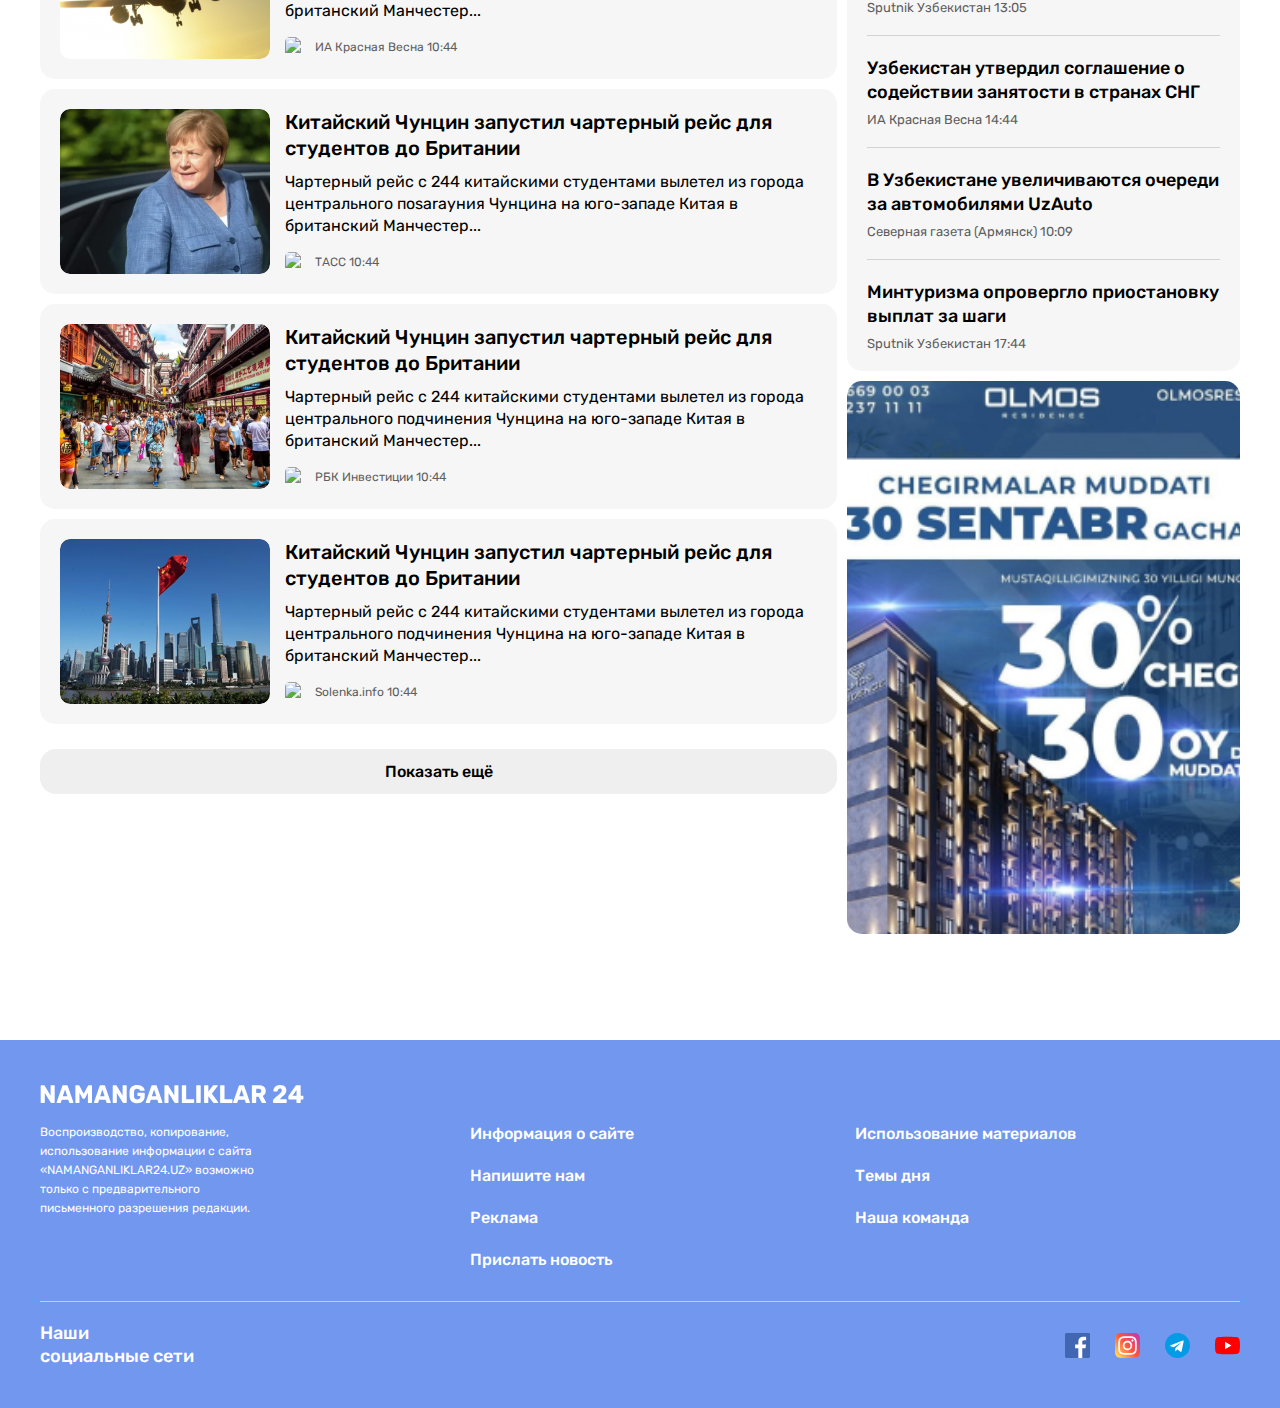
==== commit a8d28113: "add news-list , styles" ====
--- a/index.html
+++ b/index.html
@@ -3,7 +3,7 @@
 <head>
     <meta charset="UTF-8">
     <meta name="viewport" content="width=device-width, initial-scale=1.0">
-    <title>Document</title>
+    <title>N24</title>
     <link rel="preconnect" href="https://fonts.googleapis.com">
     <link rel="preconnect" href="https://fonts.gstatic.com" crossorigin>
     <link href="https://fonts.googleapis.com/css2?family=Rubik:wght@300..900&display=swap" rel="stylesheet">
@@ -50,15 +50,15 @@
    <!-- site-nav -->
               <nav class="site-nav">
                 <ul class="site-nav-list">
-                  <li class="site-nav-item"><a class="site-nav-link" href="#">Главное</a></li>
-                  <li class="site-nav-item"><a class="site-nav-link" href="#">Интересное</a></li>
-                  <li class="site-nav-item"><a class="site-nav-link" href="#">Экономика</a></li>
-                  <li class="site-nav-item"><a class="site-nav-link" href="#">Политика</a></li>
-                  <li class="site-nav-item"><a class="site-nav-link" href="#">Общества</a></li>
-                  <li class="site-nav-item"><a class="site-nav-link" href="#">Технологии</a></li>
-                  <li class="site-nav-item"><a class="site-nav-link" href="#">Спорт</a></li>
-                  <li class="site-nav-item"><a class="site-nav-link" href="#">Культура</a></li>
-                  <li class="site-nav-item"><a class="site-nav-link" href="#">Происшествия</a></li>
+                  <li class="site-nav-item"><a class="site-nav-link" href="index.html">Главное</a></li>
+                  <li class="site-nav-item"><a class="site-nav-link" href="news-list.html">Интересное</a></li>
+                  <li class="site-nav-item"><a class="site-nav-link" href="news-list.html">Экономика</a></li>
+                  <li class="site-nav-item"><a class="site-nav-link" href="news-list.html">Политика</a></li>
+                  <li class="site-nav-item"><a class="site-nav-link" href="news-list.html">Общества</a></li>
+                  <li class="site-nav-item"><a class="site-nav-link" href="news-list.html">Технологии</a></li>
+                  <li class="site-nav-item"><a class="site-nav-link" href="news-list.html">Спорт</a></li>
+                  <li class="site-nav-item"><a class="site-nav-link" href="news-list.html">Культура</a></li>
+                  <li class="site-nav-item"><a class="site-nav-link" href="news-list.html">Происшествия</a></li>
                   <li class="site-nav-item"><a class="site-nav-link" href="#">Наука</a></li>
                 </ul>
                 </nav>
--- a/css/styles.css
+++ b/css/styles.css
@@ -454,7 +454,7 @@
 .side-bar-add-img{
     border-radius: 15px;
     width: 393px;
-    height: 338px;
+    height: 553px;
     object-fit: cover;
 }
 
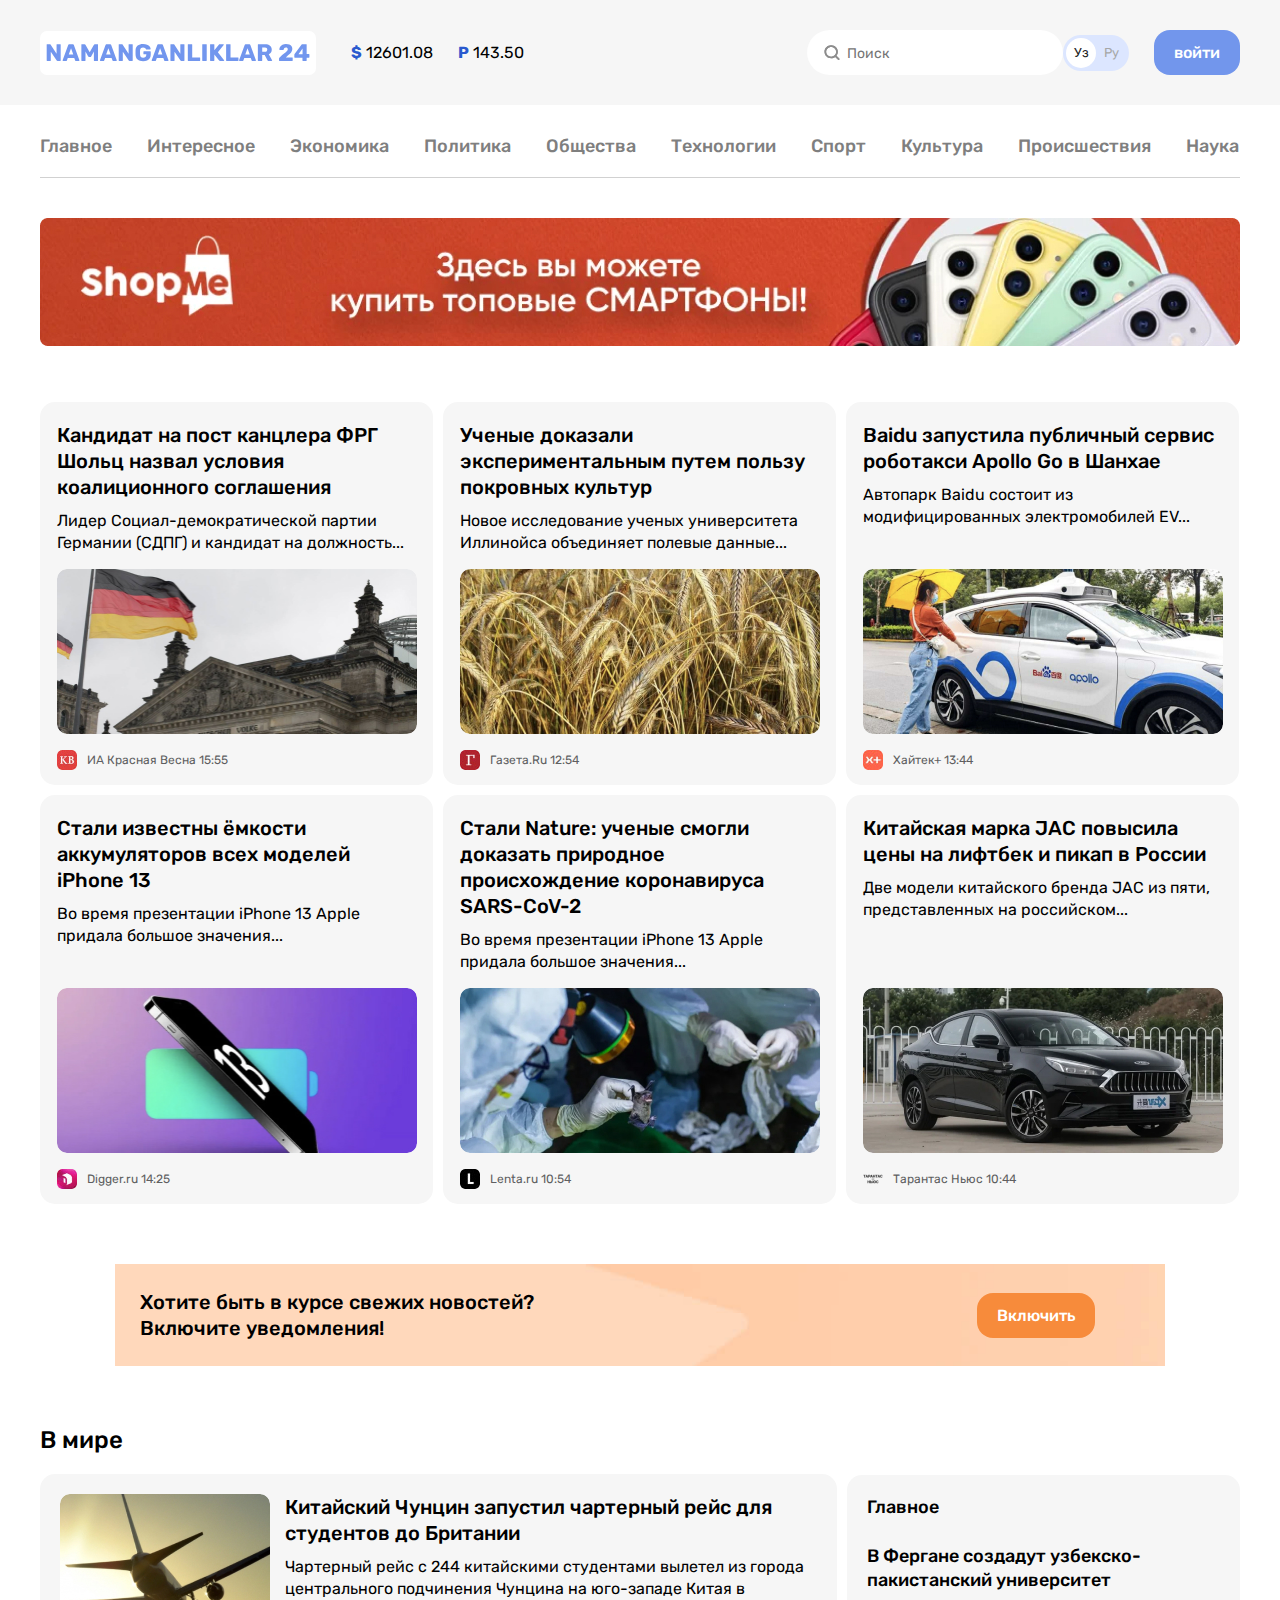
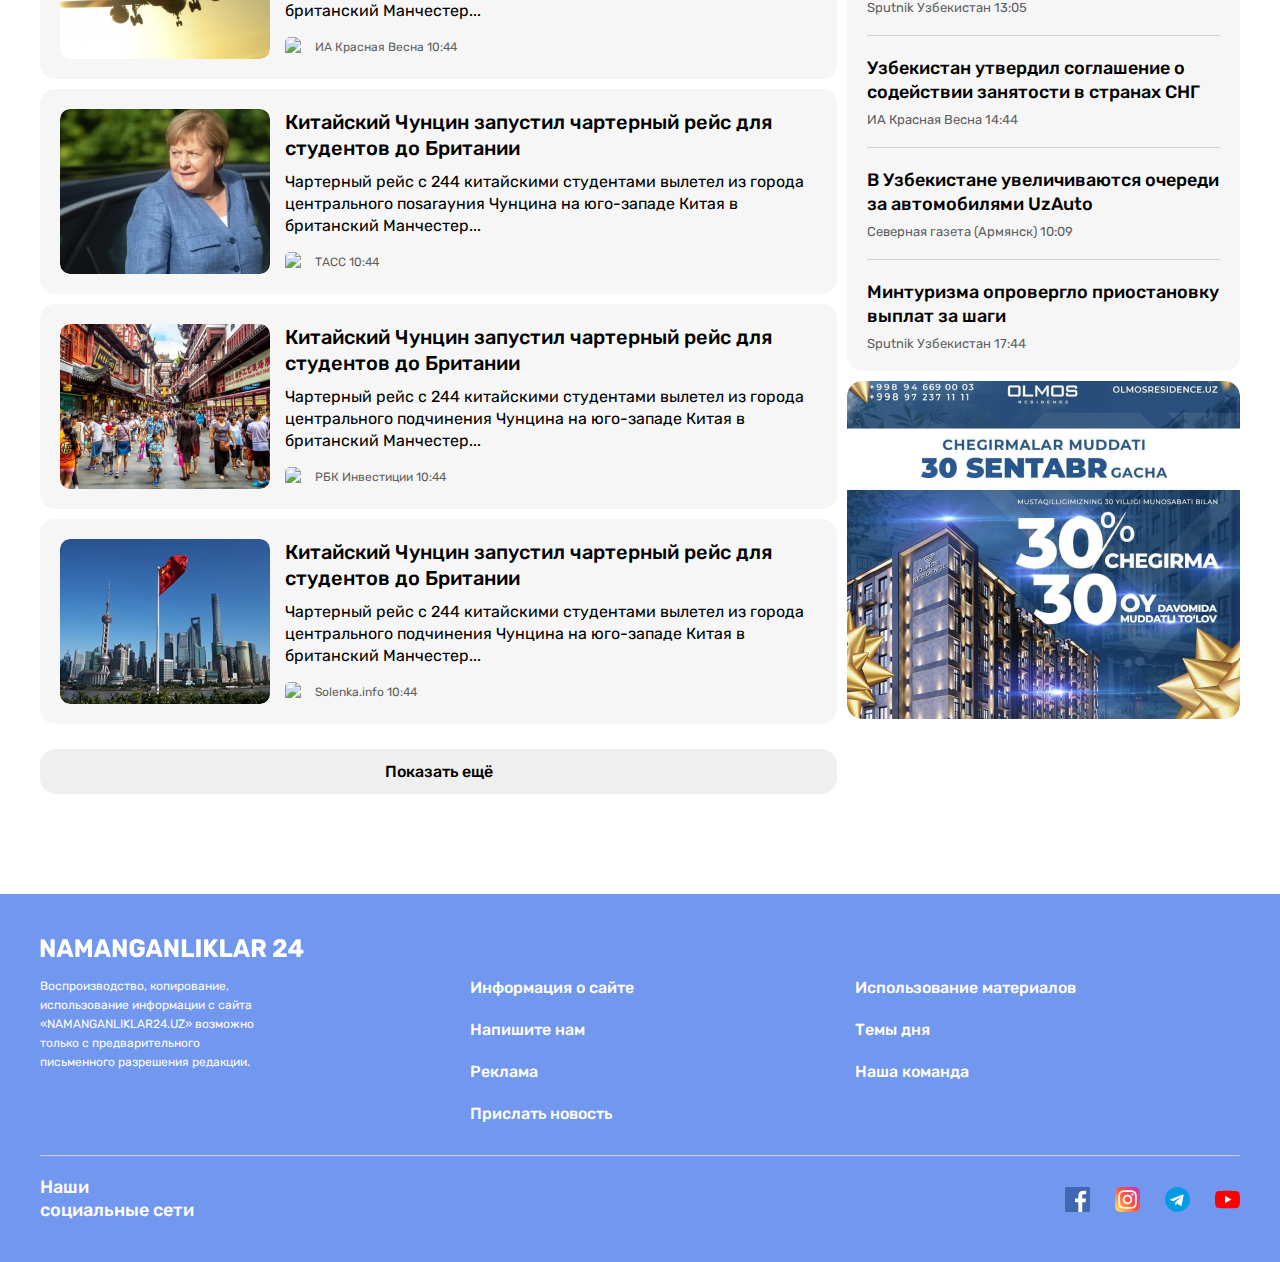
==== commit 2c0fc30f: "add contact styles and link" ====
--- a/index.html
+++ b/index.html
@@ -52,7 +52,7 @@
                 <ul class="site-nav-list">
                   <li class="site-nav-item"><a class="site-nav-link" href="index.html">Главное</a></li>
                   <li class="site-nav-item"><a class="site-nav-link" href="news-list.html">Интересное</a></li>
-                  <li class="site-nav-item"><a class="site-nav-link" href="news-list.html">Экономика</a></li>
+                  <li class="site-nav-item"><a class="site-nav-link" href="contact.html">Экономика</a></li>
                   <li class="site-nav-item"><a class="site-nav-link" href="news-list.html">Политика</a></li>
                   <li class="site-nav-item"><a class="site-nav-link" href="news-list.html">Общества</a></li>
                   <li class="site-nav-item"><a class="site-nav-link" href="news-list.html">Технологии</a></li>
--- a/css/styles.css
+++ b/css/styles.css
@@ -89,8 +89,11 @@
     font-size: 18px;
     font-weight: 500;
     line-height: 22px; 
+    border-bottom: 1px solid #d1d1d1;
+}
+.site-nav:not(:last-child){
     margin-bottom: 40px;  
-    border-bottom: 1px solid #d1d1d1;
+
 }
 .site-nav-link:hover{
     color:#7296EC;
@@ -144,6 +147,10 @@
     border-radius: 60px;
     padding-left: 40px;
     padding-right: 20px;
+    background-image: url(../img/search.svg);
+    background-repeat: no-repeat;
+    background-size: 20px;
+    background-position: 15px center;
 }
 
 /* Lang Toggle */
@@ -266,6 +273,10 @@
    background-color: #FFD7BA;
     margin: 60px 75px;
     padding: 25px 70px 25px 25px;
+    background-image: url(../img/notification-cta.jpg);background-repeat: no-repeat;
+    background-size: cover;
+    background-position: center;
+    
 }
 .notification-cta-text {
     font-size: 20px;
@@ -454,8 +465,11 @@
 .side-bar-add-img{
     border-radius: 15px;
     width: 393px;
+    object-fit: cover;
+}
+.side-bar-add-img-news-list{
     height: 553px;
-    object-fit: cover;
+
 }
 
 
@@ -515,8 +529,7 @@
     margin: 0;
     padding-left: 0;
 }
-.footer-links:not(:last-child){
-}
+
 .footer-link-item:not(:last-child){ 
     margin-bottom: 20px;
     
@@ -566,3 +579,111 @@
     object-fit: contain;
     flex-shrink: 0;
 }
+
+
+/* CONTACT-PAGE */
+.contact-page-heading{
+    margin-top: 0;
+    font-size: 24px;
+    line-height: 29px;
+    font-weight: 500;
+    color: #000;
+    margin-bottom: 20px;
+
+}
+.contact-page-form{
+    width: 696px;
+    flex-direction: column;
+    display: flex;
+    
+}
+.contact-page-content{
+    display: flex;
+}
+
+/* FORM */
+.form-group:not(:last-child){
+    margin-bottom: 10px;
+
+}
+
+.form-field{
+    display: block;
+    width: 100%;
+    padding: 18px 20px;
+    border: 1px solid rgba(0, 0, 0, 0.2);
+    border-radius:10px;
+}
+.form-field-textarea{
+    resize: vertical;
+    min-height: 180px;
+}
+.form-group-wrapper{
+    display: flex;
+    justify-content: space-between;
+}
+.form-group-wrapper .form-group{
+    margin-bottom: 0;
+    width: calc(50% - 5px);
+}
+.form-group-wrapper:not(:last-child){
+    margin-bottom: 10px;
+
+}
+.contact-page-form-submit {
+    margin-top: 20px;
+    align-self: flex-end;
+}
+
+
+/* CONTACT-PAGE-INFO */
+.contact-page-info {
+    width: 494px;
+    margin-left: 10px;
+    
+}
+ 
+.definition-card{
+    padding: 20px 25px;
+    border-radius:10px;
+    background-color: #f6f6f6;
+    color: #000;
+    margin: 0;
+}
+.definition-card-item:not(:last-child) {
+    border-bottom:  1px solid #D2D2D2;
+}
+
+.definition-card-item{
+    padding-top: 20px;
+    padding-bottom: 20px;
+
+}
+.definition-card-title {
+    font-size: 20px;
+    font-weight: 500;
+    line-height: 24px;
+    margin-bottom: 7px;
+}
+.definition-card-value {
+    margin: 0;
+    font-size: 16px;
+    line-height: 19px;
+
+}
+
+
+/* BGIMAGE retina */
+@media
+only screen and (-webkit-min-device-pixel-ratio: 2),
+only screen and (   min--moz-device-pixel-ratio: 2),
+only screen and (     -o-min-device-pixel-ratio: 2/1),
+only screen and (        min-device-pixel-ratio: 2),
+only screen and (                min-resolution: 192dpi),
+only screen and (                min-resolution: 2dppx) 
+{ 
+    .notification-cta{
+        background-image:url(../img/notification-cta@2x.jpg);
+    }
+
+}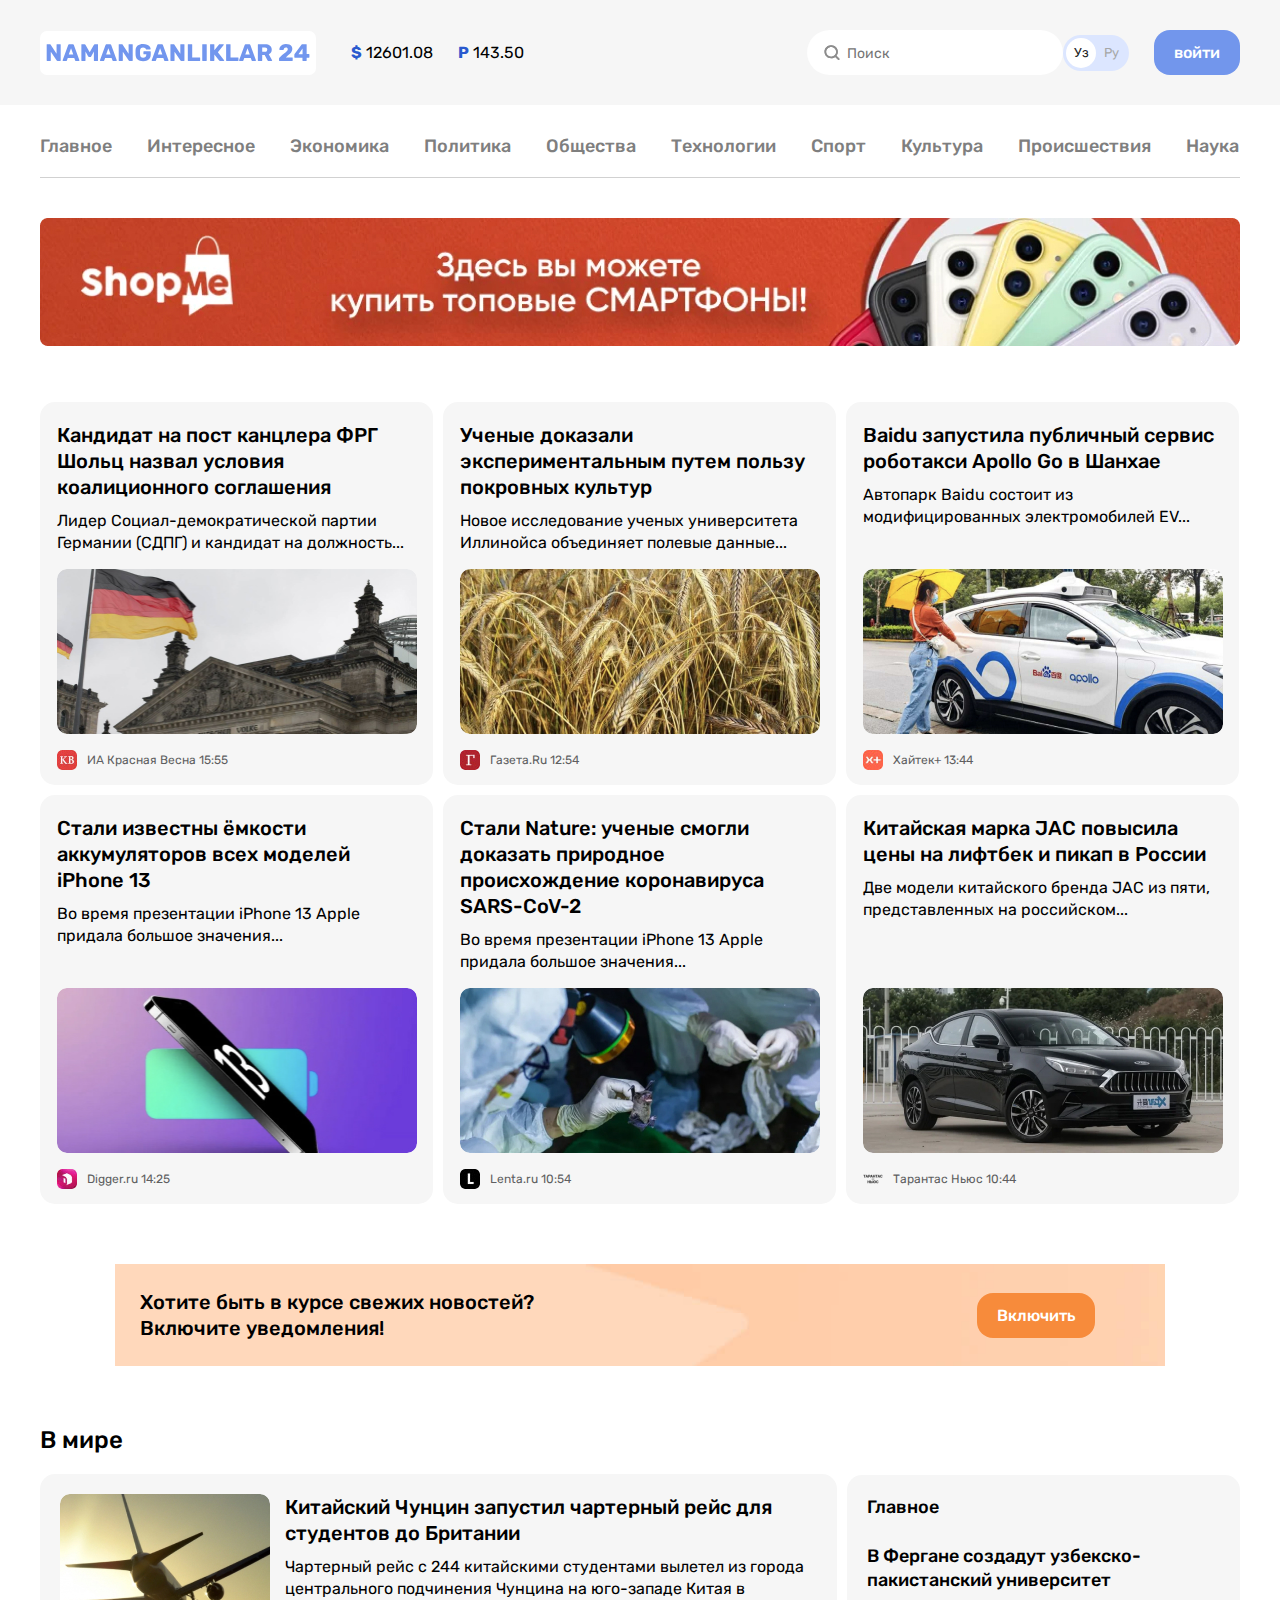
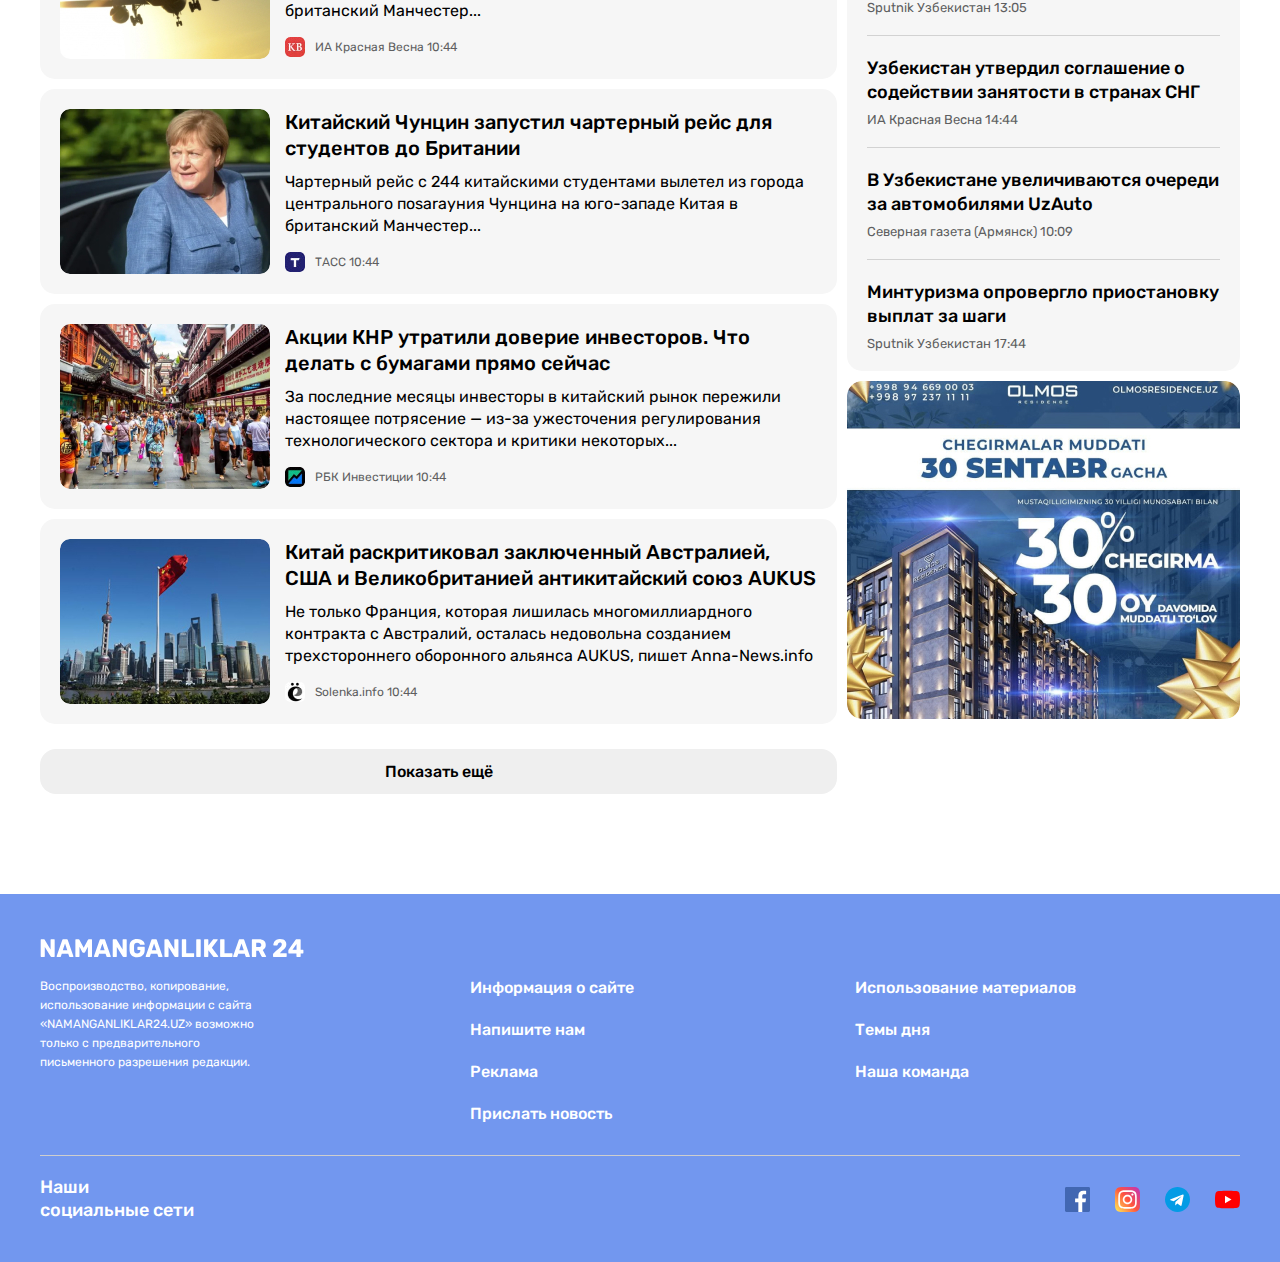
==== commit d30dde9b: "add icons and prefix, minification" ====
--- a/index.html
+++ b/index.html
@@ -7,8 +7,9 @@
     <link rel="preconnect" href="https://fonts.googleapis.com">
     <link rel="preconnect" href="https://fonts.gstatic.com" crossorigin>
     <link href="https://fonts.googleapis.com/css2?family=Rubik:wght@300..900&display=swap" rel="stylesheet">
-    <link rel="stylesheet" href="css/normalize.css">
-    <link rel="stylesheet" href="css/styles.css">
+    <!-- <link rel="stylesheet" href="css/normalize.css">
+    <link rel="stylesheet" href="css/styles.css"> -->
+    <link rel="stylesheet" href="css/styles.min.css">
 
 </head>
 <body>
@@ -196,7 +197,7 @@
                           </h3>
                           <p class="article-card-horizontal-text">Чартерный рейс с 244 китайскими студентами вылетел из города центрального подчинения Чунцина на юго-западе Китая в британский Манчестер...</p>
                           <footer class="article-card-horizontal-footer">
-                            <img class="article-card-horizontal-source-icon" src="https://via.placeholder.com/20" alt="icon" width="20" height="20">
+                            <img class="article-card-horizontal-source-icon" src="img/kvesna.jpg" srcset="img/kvesna.jpg 1x, img/kvesna@2x.jpg 2x" alt="icon" width="20" height="20">
                             <div class="article-card-horizontal-source-time">
                             <span class="article-card-horizontal-source">ИА Красная Весна</span>
                             <time datetime="10:44">10:44</time>
@@ -212,7 +213,7 @@
                           </h3>
                             <p class="article-card-horizontal-text">Чартерный рейс с 244 китайскими студентами вылетел из города центрального поsarayния Чунцина на юго-западе Китая в британский Манчестер...</p>
                           <footer class="article-card-horizontal-footer">
-                            <img class="article-card-horizontal-source-icon" src="https://via.placeholder.com/20" alt="icon" width="20" height="20">
+                            <img class="article-card-horizontal-source-icon" src="img/tassblue.jpg" srcset="img/tassblue.jpg 1x, img/tassblue@2x.jpg 2x" alt="icon" width="20" height="20">
                             <div class="article-card-horizontal-source-time">
                             <span class="article-card-horizontal-source">ТАСС</span>
                             <time datetime="10:44">10:44</time>
@@ -224,11 +225,11 @@
                         <img class="article-card-horizontal-img" src="img/saray.jpg" srcset="img/saray.jpg 1x, img/saray@2x.jpg 2x" alt="photo" width="210" height="165" >
                         <div class="article-card-horizontal-content">
                           <h3 class="article-card-horizontal-title">
-                            <a class="article-card-horizontal-link" href="#">Китайский Чунцин запустил чартерный рейс для студентов до Британии</a>
+                            <a class="article-card-horizontal-link" href="#">Акции КНР утратили доверие инвесторов. Что делать с бумагами прямо сейчас</a>
                           </h3>
-                          <p class="article-card-horizontal-text">Чартерный рейс с 244 китайскими студентами вылетел из города центрального подчинения Чунцина на юго-западе Китая в британский Манчестер...</p>
+                          <p class="article-card-horizontal-text">За последние месяцы инвесторы в китайский рынок пережили настоящее потрясение — из-за ужесточения регулирования технологического сектора и критики некоторых...</p>
                           <footer class="article-card-horizontal-footer">
-                            <img class="article-card-horizontal-source-icon" src="https://via.placeholder.com/20" alt="icon" width="20" height="20">
+                            <img class="article-card-horizontal-source-icon" src="img/rbk.jpg" srcset="img/rbk.jpg 1x, img/rbk@2x.jpg 2x" alt="icon" width="20" height="20">
                               <div class="article-card-horizontal-source-time">
                               <span class="article-card-horizontal-source">РБК Инвестиции</span>
                               <time datetime="10:44">10:44</time>
@@ -240,11 +241,11 @@
                         <img class="article-card-horizontal-img" src="img/chinaflag.jpg" srcset="img/chinaflag.jpg 1x, img/chinaflag@2x.jpg 2x" alt="photo" width="210" height="165" >
                         <div class="article-card-horizontal-content">
                           <h3 class="article-card-horizontal-title">
-                            <a class="article-card-horizontal-link" href="#">Китайский Чунцин запустил чартерный рейс для студентов до Британии</a>
+                            <a class="article-card-horizontal-link" href="#">Китай раскритиковал заключенный Австралией, США и Великобританией антикитайский союз AUKUS</a>
                           </h3>
-                          <p class="article-card-horizontal-text">Чартерный рейс с 244 китайскими студентами вылетел из города центрального подчинения Чунцина на юго-западе Китая в британский Манчестер...</p>
+                          <p class="article-card-horizontal-text">Не только Франция, которая лишилась многомиллиардного контракта с Австралий, осталась недовольна созданием трехстороннего оборонного альянса AUKUS, пишет Anna-News.info</p>
                           <footer class="article-card-horizontal-footer">
-                                <img class="article-card-horizontal-source-icon" src="https://via.placeholder.com/20" alt="icon" width="20" height="20">
+                                <img class="article-card-horizontal-source-icon" src="img/solenko.jpg " srcset="img/solenko.jpg 1x, img/solenko@2x.jpg 2x " alt="icon" width="20" height="20">
                                 <div class="article-card-horizontal-source-time">
                                 <span class="article-card-horizontal-source">Solenka.info</span>
                                 <time datetime="10:44">10:44</time>
--- a/css/styles.css
+++ b/css/styles.css
@@ -604,7 +604,6 @@
 /* FORM */
 .form-group:not(:last-child){
     margin-bottom: 10px;
-
 }
 
 .form-field{
@@ -669,7 +668,7 @@
     margin: 0;
     font-size: 16px;
     line-height: 19px;
-
+    
 }
 
 
--- a/css/styles.min.css
+++ b/css/styles.min.css
@@ -0,0 +1 @@
+/*! normalize.css v8.0.1 | MIT License | github.com/necolas/normalize.css */button,hr,input{overflow:visible}progress,sub,sup{vertical-align:baseline}body,html{height:100%}.button,.lang-toggle-link{text-align:center;text-decoration:none}.article-card-link,.button,.footer-link,.lang-toggle-link,.main-button,.side-bar-card-link,.site-nav-link{text-decoration:none}.currency-rates,.footer-links,.header-item,.hero-content,.side-bar-card-list,.site-nav-list{list-style:none}.article-card,.contact-page-form,.news-list,body{-webkit-box-orient:vertical;-webkit-box-direction:normal}html{line-height:1.15;-webkit-text-size-adjust:100%;scroll-behavior:smooth}details,main{display:block}h1{font-size:2em;margin:.67em 0}hr{-webkit-box-sizing:content-box;box-sizing:content-box;height:0}[type=checkbox],[type=radio],legend{-webkit-box-sizing:border-box;padding:0}code,kbd,pre,samp{font-family:monospace,monospace;font-size:1em}a{background-color:transparent}abbr[title]{border-bottom:none;text-decoration:underline;-webkit-text-decoration:underline dotted;text-decoration:underline dotted}b,strong{font-weight:bolder}small{font-size:80%}sub,sup{font-size:75%;line-height:0;position:relative}sub{bottom:-.25em}sup{top:-.5em}img{border-style:none}button,input,optgroup,select,textarea{font-family:inherit;font-size:100%;line-height:1.15;margin:0}button,select{text-transform:none}[type=button],[type=reset],[type=submit],button{-webkit-appearance:button}[type=button]::-moz-focus-inner,[type=reset]::-moz-focus-inner,[type=submit]::-moz-focus-inner,button::-moz-focus-inner{border-style:none;padding:0}[type=button]:-moz-focusring,[type=reset]:-moz-focusring,[type=submit]:-moz-focusring,button:-moz-focusring{outline:ButtonText dotted 1px}fieldset{padding:.35em .75em .625em}legend{box-sizing:border-box;color:inherit;display:table;max-width:100%;white-space:normal}textarea{overflow:auto}[type=checkbox],[type=radio]{box-sizing:border-box}[type=number]::-webkit-inner-spin-button,[type=number]::-webkit-outer-spin-button{height:auto}[type=search]{-webkit-appearance:textfield;outline-offset:-2px}[type=search]::-webkit-search-decoration{-webkit-appearance:none}::-webkit-file-upload-button{-webkit-appearance:button;font:inherit}.button,body{font-size:16px}.footer-about,.footer-links,body{font-family:Rubik,Arial,sans-serif}summary{display:list-item}[hidden],template{display:none}*{-webkit-box-sizing:border-box;box-sizing:border-box}:focus{outline:#7296EC dashed 2px;outline-offset:3px}body{display:-webkit-box;display:-ms-flexbox;display:flex;-ms-flex-direction:column;flex-direction:column;font-weight:400;line-height:22px;background-color:#fff;padding:0;margin:0}.container{width:100%;max-width:1240px;padding-left:20px;padding-right:20px;margin-left:auto;margin-right:auto}.site-header-logo,.site-nav-item:not(:last-child){margin-right:35px}.button{display:inline-block;font-weight:500;border-radius:16px;cursor:pointer;padding:13px 20px;line-height:normal;border:0}.button-primary{background-color:#7296ec;color:#fff}.button:hover,.site-footer-logo:hover,.site-header-logo:hover{opacity:.8}.article-card-horizontal-link:active,.article-card-link:active,.button:active,.side-bar-card-link:active,.site-footer-logo:active,.site-header-logo:active,.site-nav-link:active{opacity:.6}.site-header-top{background-color:#f6f6f6;padding-top:30px;padding-bottom:30px;margin-bottom:10px}.button-orange{background-color:#f78b3b;color:#fff}.site-header-logo{background-color:#fff;display:-webkit-box;display:-ms-flexbox;display:flex;padding:8px 6px;border-radius:7px}.article-card-footer,.article-card-horizontal-footer,.header-container{display:-webkit-box;display:-ms-flexbox;display:flex;-webkit-box-align:center;-ms-flex-align:center;align-items:center}.site-nav{padding-bottom:20px;padding-top:20px;font-size:18px;font-weight:500;line-height:22px;border-bottom:1px solid #d1d1d1}.site-nav:not(:last-child){margin-bottom:40px}.article-card-horizontal-link:hover,.article-card-link:hover,.side-bar-card-link:hover,.site-nav-link:hover{color:#7296ec}.site-nav-list{display:-webkit-box;display:-ms-flexbox;display:flex;-ms-flex-wrap:wrap;flex-wrap:wrap;-webkit-box-align:center;-ms-flex-align:center;align-items:center;padding:0;margin:0}.site-nav-link{display:block;color:#7f7f7f}.currency-rates,.lang-toggle{display:-webkit-box;display:-ms-flexbox}.currency-rates{display:flex;-webkit-box-align:center;-ms-flex-align:center;align-items:center;padding:0;margin:0 auto 0 0}.currency-rate-item:not(:last-child),.footer-socials-item:not(:last-child),.lang-toggle{margin-right:25px}.currency-rate-type{color:#2959ce}.global-search-input{font-size:14px;border:0;line-height:normal;border-radius:60px;padding:15px 20px 13px 40px;background-image:url(../img/search.svg);background-repeat:no-repeat;background-size:20px;background-position:15px center}.lang-toggle{display:flex;padding:3px;border-radius:39px;background-color:#dce6ff}.lang-toggle-link{font-size:13px;width:30px;height:30px;border-radius:50%;line-height:30px;color:#a6a6a6}.lang-toggle-link-active{background-color:#fff;color:#222}.contact-page-content,.footer-about-links,.footer-socials-link,.header-list,.side-bar-add,.site-footer-logo{display:-webkit-box;display:-ms-flexbox;display:flex}.hero-content{width:392px;background-color:#f6f6f6}.site-hero{-webkit-box-flex:1;-ms-flex-positive:1;flex-grow:1;padding-top:50px;padding-bottom:100px}.news-grid{display:-webkit-box;display:-ms-flexbox;display:flex;-ms-flex-wrap:wrap;flex-wrap:wrap;margin-left:-10px;margin-bottom:-10px}.news-grid-item{width:393px;margin-left:10px;margin-bottom:10px}.article-card{display:-webkit-box;display:-ms-flexbox;display:flex;-ms-flex-direction:column;flex-direction:column;background-color:#f6f6f6;padding:20px 17px 15px;border-radius:15px}.article-card-title{margin-top:0;margin-bottom:10px;line-height:26px;font-size:20px;font-weight:500}.article-card-link{color:#000;display:inline-block}.article-card-text{margin-top:0;margin-bottom:15px}.article-card-img{width:360px;height:165px;-o-object-fit:cover;object-fit:cover;margin-bottom:16px;border-radius:10px;display:block;margin-top:auto}.news-list,.notification-cta{display:-webkit-box;display:-ms-flexbox}.article-card-source-icon{width:20px;height:20px;border-radius:5px;margin-right:10px}.article-card-source-time{line-height:normal;font-size:12px;color:#5e5f61}.notification-cta{display:flex;-webkit-box-pack:justify;-ms-flex-pack:justify;justify-content:space-between;-webkit-box-align:center;-ms-flex-align:center;align-items:center;background-color:#ffd7ba;margin:60px 75px;padding:25px 70px 25px 25px;background-image:url(../img/notification-cta.jpg);background-repeat:no-repeat;background-size:cover;background-position:center}.notification-cta-text{font-size:20px;line-height:26px;font-weight:500;color:#000}.global-news-heading{font-size:24px;font-weight:500;line-height:normal;color:#000;margin-bottom:20px;margin-top:0}.news-list{display:flex;-ms-flex-direction:column;flex-direction:column;margin-bottom:15px}.form-group-wrapper:not(:last-child),.form-group:not(:last-child),.layout-sidebar-2-1-item:not(:last-child),.news-list-item:not(:last-child){margin-bottom:10px}.article-card-horizontal{margin-bottom:10px;background-color:#f6f6f6;border-radius:15px;display:-webkit-box;display:-ms-flexbox;display:flex;-webkit-box-align:start;-ms-flex-align:start;align-items:flex-start;padding:20px}.article-card-horizontal-img{border-radius:10px;width:210px;height:165px;-o-object-fit:cover;object-fit:cover;margin-right:15px}.article-card-horizontal-content{-webkit-box-flex:1;-ms-flex-positive:1;flex-grow:1}.article-card-horizontal-title{margin-top:0;font-size:20px;font-weight:500;color:#4a4b4c;margin-bottom:10px;line-height:26px}.article-card-horizontal-link{display:inline-block;color:#000;text-decoration:none}.article-card-horizontal-text{font-size:16px;line-height:22px;margin-bottom:15px;margin-top:0}.article-card-horizontal-source-time{color:#5e5f61;font-size:12px;line-height:normal}.side-bar-card-heading,.side-bar-card-title{font-size:18px;line-height:24px;font-weight:500;margin-top:0}.article-card-horizontal-source-icon{border-radius:5px;width:20px;height:20px;-o-object-fit:cover;object-fit:cover;margin-right:10px}.button-grey{padding:17px;color:#000}.button-block{display:block;width:100%}.layout-sidebar{width:393px}.side-bar-card{background-color:#f6f6f6;color:#000;padding:20px;border-radius:15px}.side-bar-card-heading{margin-bottom:25px}.side-bar-card-list{padding:0;margin:0}.definition-card-item,.side-bar-card-item{padding-top:20px;padding-bottom:20px}.side-bar-card-item:last-child{padding-bottom:0}.side-bar-card-item:first-child{padding-top:0}.definition-card-item:not(:last-child),.side-bar-card-item:not(:last-child){border-bottom:1px solid #d2d2d2}.side-bar-card-title{margin-bottom:8px}.side-bar-card-link{display:inline-block;color:#000}.footer-logo-wrapper,.layout-2-1{display:-webkit-box;display:-ms-flexbox}.side-bar-card-source-time{color:#5e5f61;font-size:13px;line-height:15px;font-weight:400}.layout-2-1{display:flex;-webkit-box-align:start;-ms-flex-align:start;align-items:flex-start}.layout-main-2-1{width:797px;margin-right:10px}.layout-sidebar-2-1{width:393px;margin-top:49px}.side-bar-add-img{border-radius:15px;width:393px;-o-object-fit:cover;object-fit:cover}.side-bar-add-img-news-list{height:553px}.site-footer{background-color:#7297ef;padding-top:40px;padding-bottom:40px;color:#fff}.site-footer :focus{outline:#fff dashed 2px}.footer-logo-wrapper{margin-bottom:15px;display:flex}.logo-img{width:264px;height:28px;-o-object-fit:contain;object-fit:contain}.footer-about{margin-right:200px;width:230px;font-weight:400;font-size:12px;line-height:19px}.footer-links-wrapper{-webkit-box-flex:1;-ms-flex-positive:1;flex-grow:1;display:-webkit-box;display:-ms-flexbox;display:flex}.footer-links{width:50%;padding-right:24px;font-weight:500;font-size:16px;margin:0;padding-left:0}.footer-divider,.footer-link-item:not(:last-child){margin-bottom:20px}.footer-link{display:inline-block;color:#fff}.footer-socials,.footer-socials-list{display:-webkit-box;display:-ms-flexbox}.footer-divider{height:1px;background-color:#cecece;border:0;margin-top:30px}.footer-socials{display:flex;-webkit-box-pack:justify;-ms-flex-pack:justify;justify-content:space-between;-webkit-box-align:center;-ms-flex-align:center;align-items:center}.footer-socials-heading{line-height:23px;font-size:18px;margin:0;font-weight:500;width:160px}.footer-socials-list{list-style:none;padding:0;margin:0;display:flex;-webkit-box-align:center;-ms-flex-align:center;align-items:center}.footer-socials-icon{width:25px;height:25px;-o-object-fit:contain;object-fit:contain;-ms-flex-negative:0;flex-shrink:0}.contact-page-heading{margin-top:0;font-size:24px;line-height:29px;font-weight:500;color:#000;margin-bottom:20px}.contact-page-form{width:696px;-ms-flex-direction:column;flex-direction:column;display:-webkit-box;display:-ms-flexbox;display:flex}.form-field{display:block;width:100%;padding:18px 20px;border:1px solid rgba(0,0,0,.2);border-radius:10px}.form-field-textarea{resize:vertical;min-height:180px}.form-group-wrapper{display:-webkit-box;display:-ms-flexbox;display:flex;-webkit-box-pack:justify;-ms-flex-pack:justify;justify-content:space-between}.form-group-wrapper .form-group{margin-bottom:0;width:calc(50% - 5px)}.contact-page-form-submit{margin-top:20px;-ms-flex-item-align:end;align-self:flex-end}.contact-page-info{width:494px;margin-left:10px}.definition-card{padding:20px 25px;border-radius:10px;background-color:#f6f6f6;color:#000;margin:0}.definition-card-title{font-size:20px;font-weight:500;line-height:24px;margin-bottom:7px}.definition-card-value{margin:0;font-size:16px;line-height:19px}@media only screen and (-webkit-min-device-pixel-ratio:2),only screen and (-o-min-device-pixel-ratio:2/1),only screen and (min-device-pixel-ratio:2),only screen and (-webkit-min-device-pixel-ratio:2),only screen and (-o-min-device-pixel-ratio:2/1),only screen and (min-resolution:192dpi),only screen and (min-resolution:2dppx){.notification-cta{background-image:url(../img/notification-cta@2x.jpg)}}